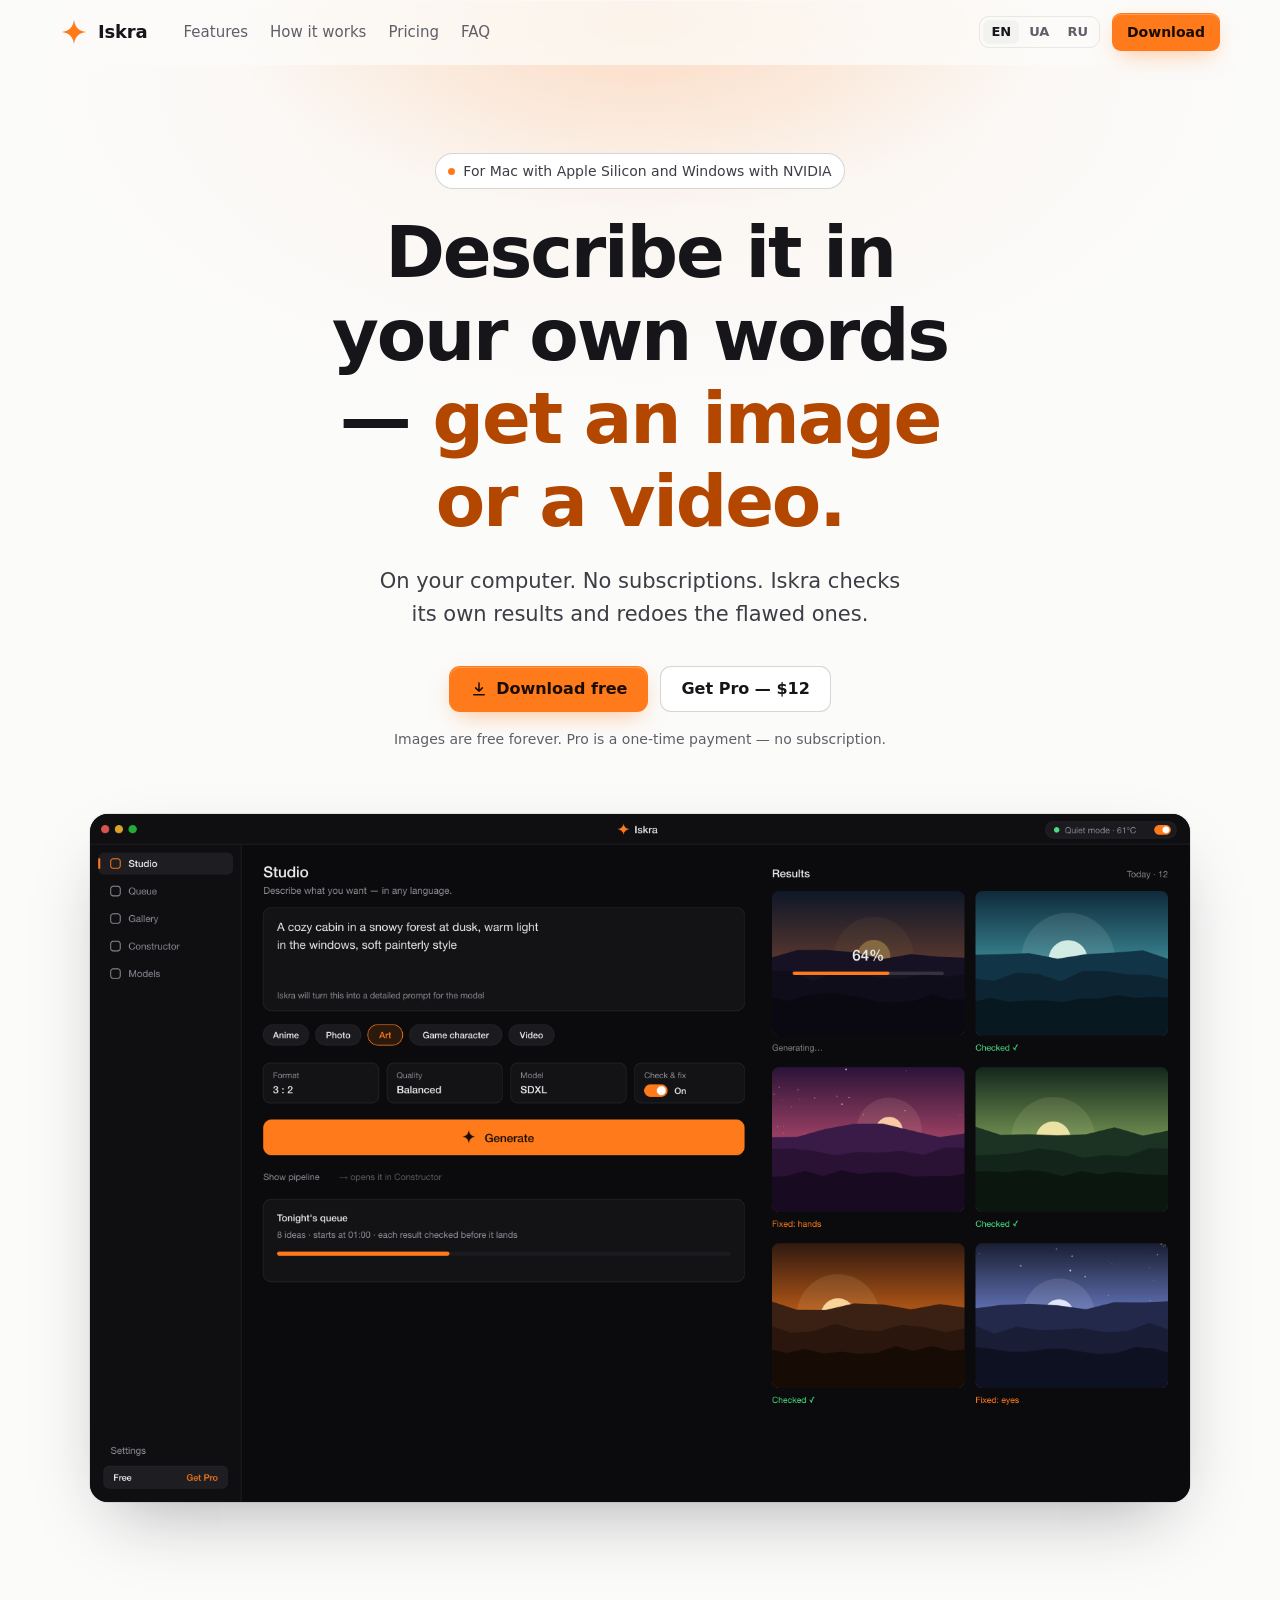
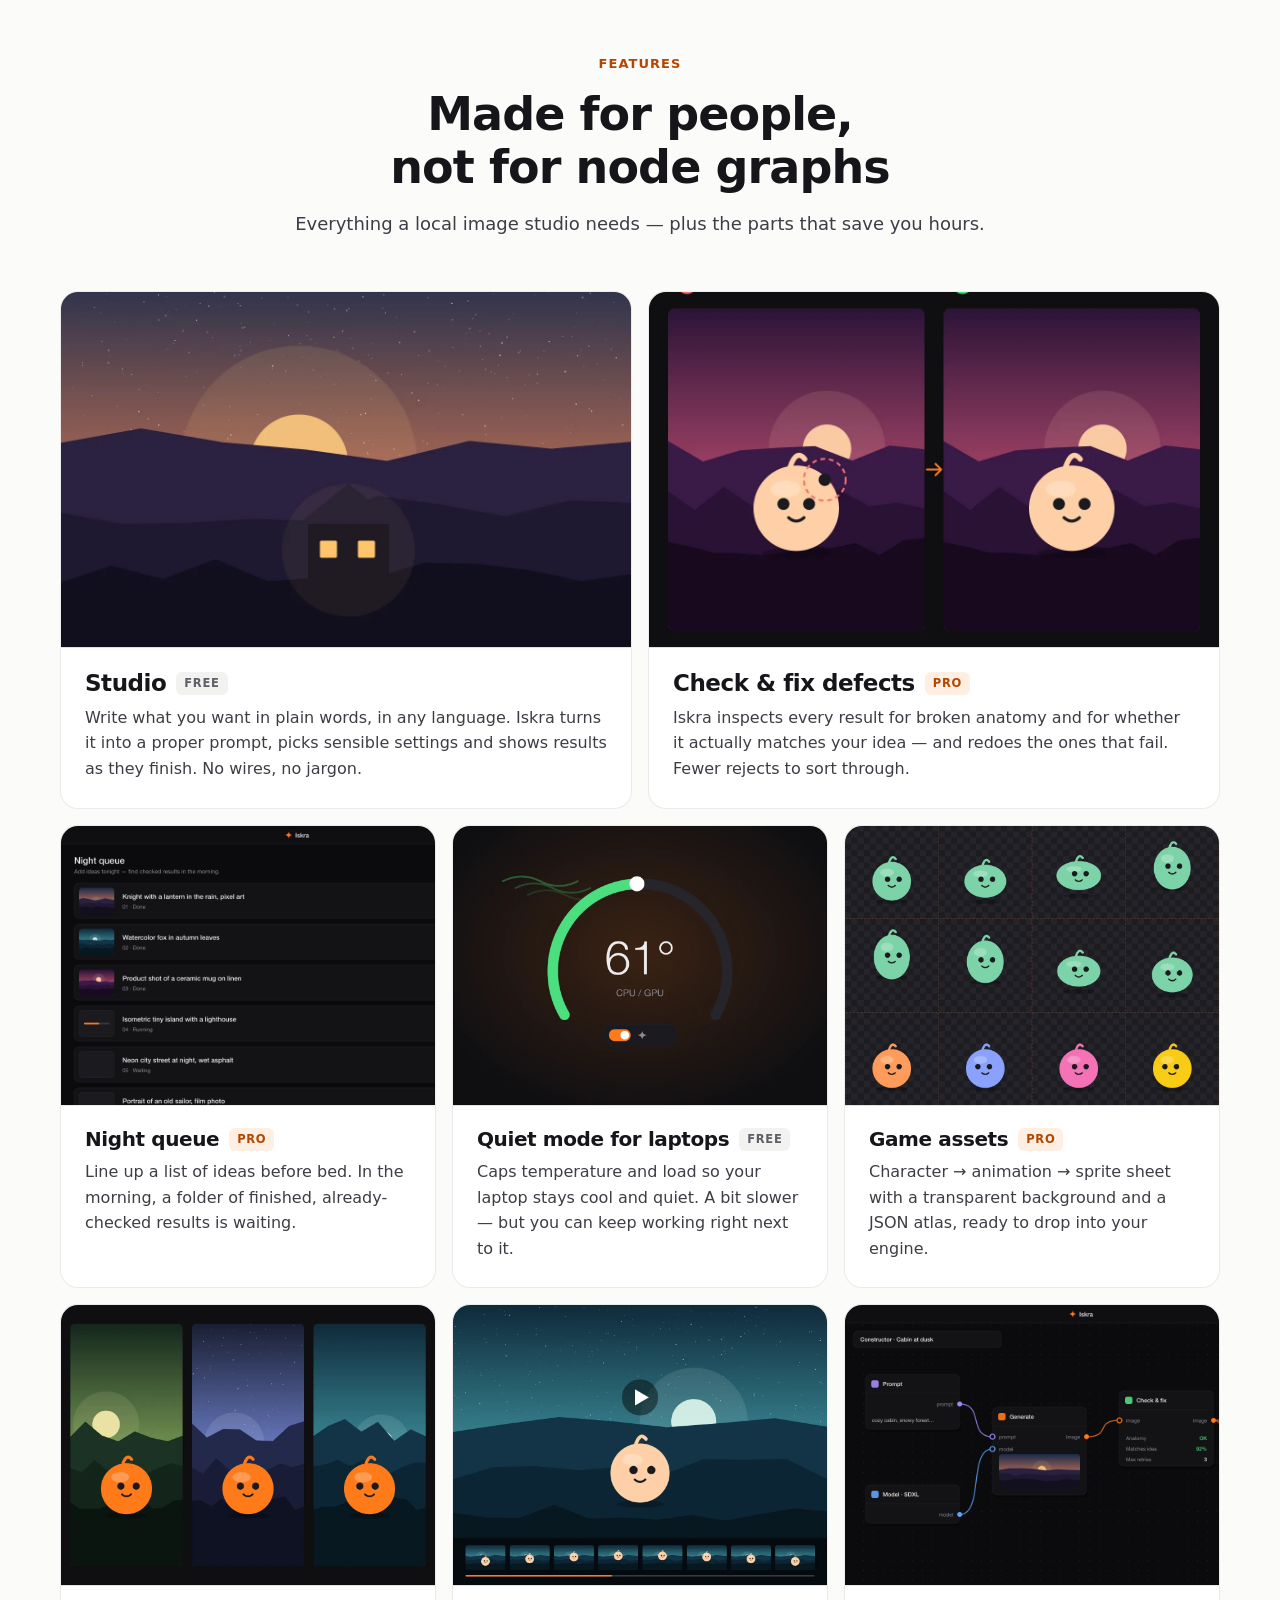
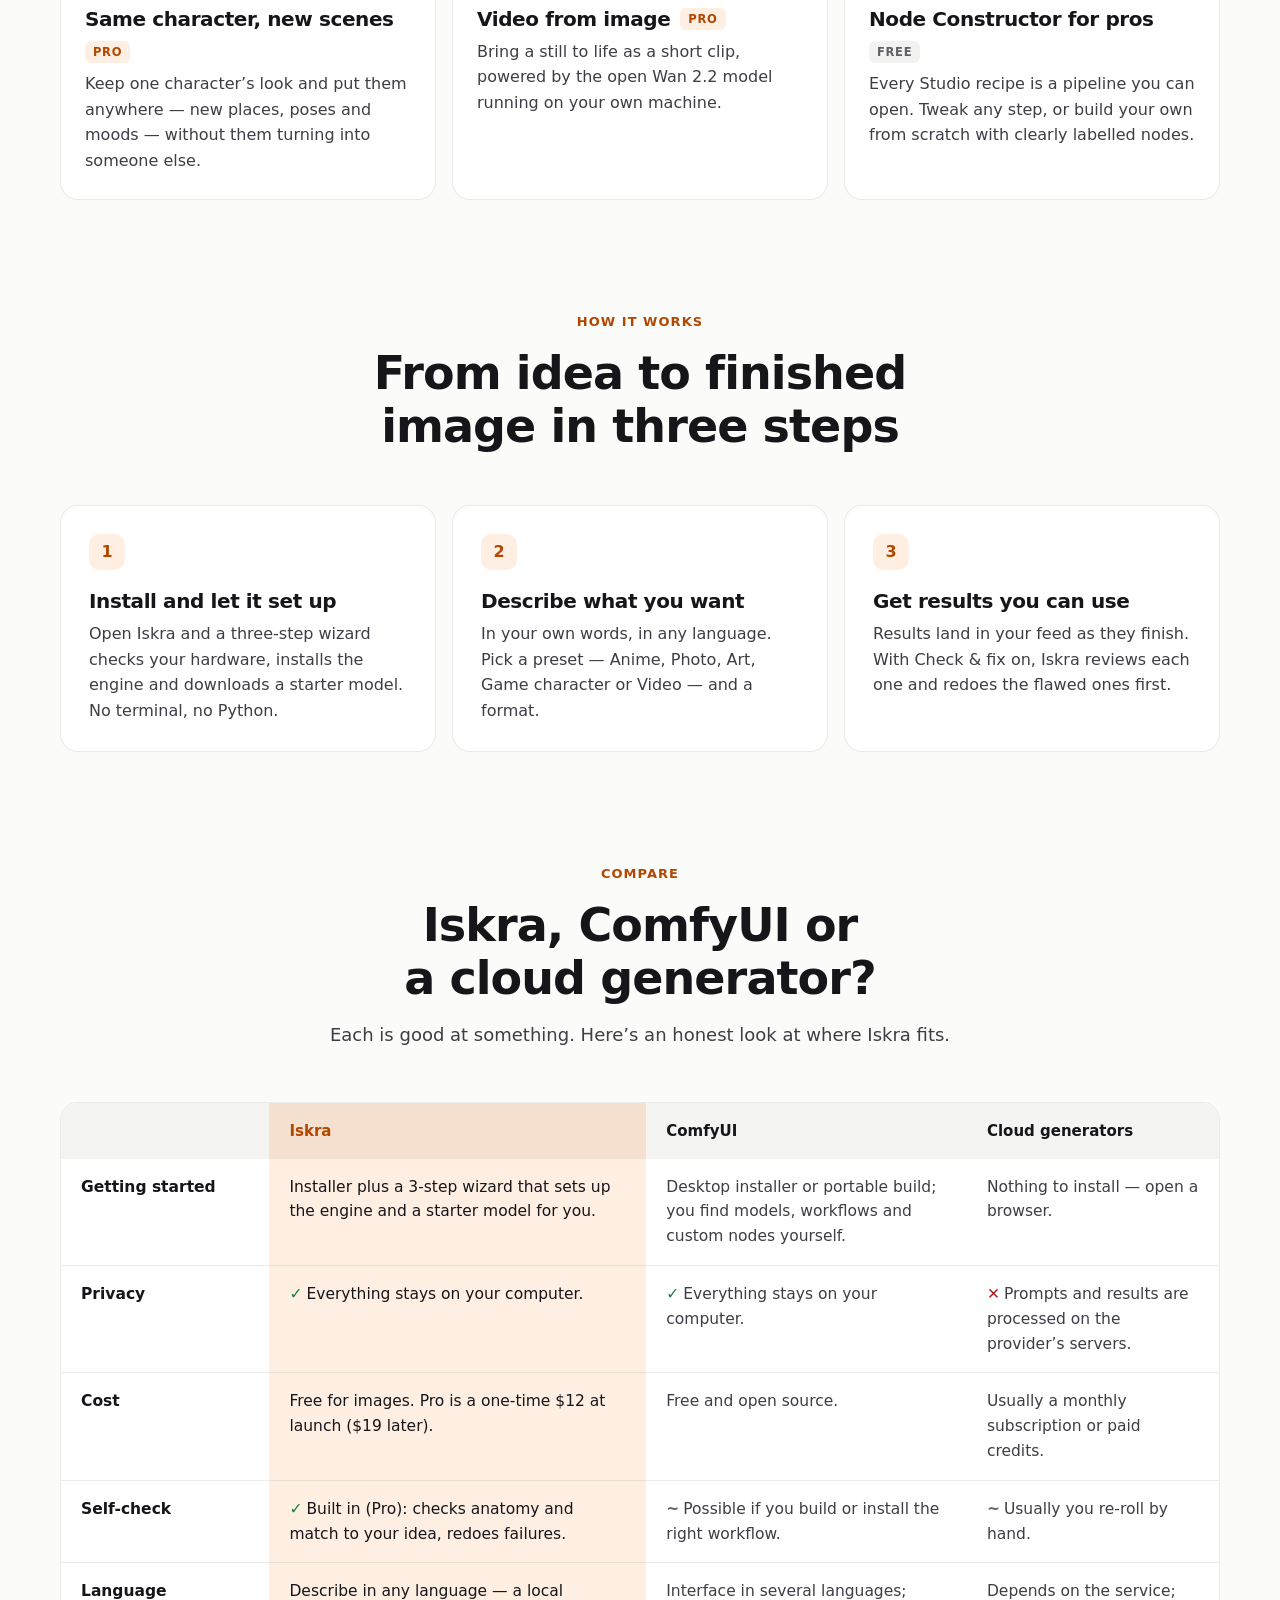
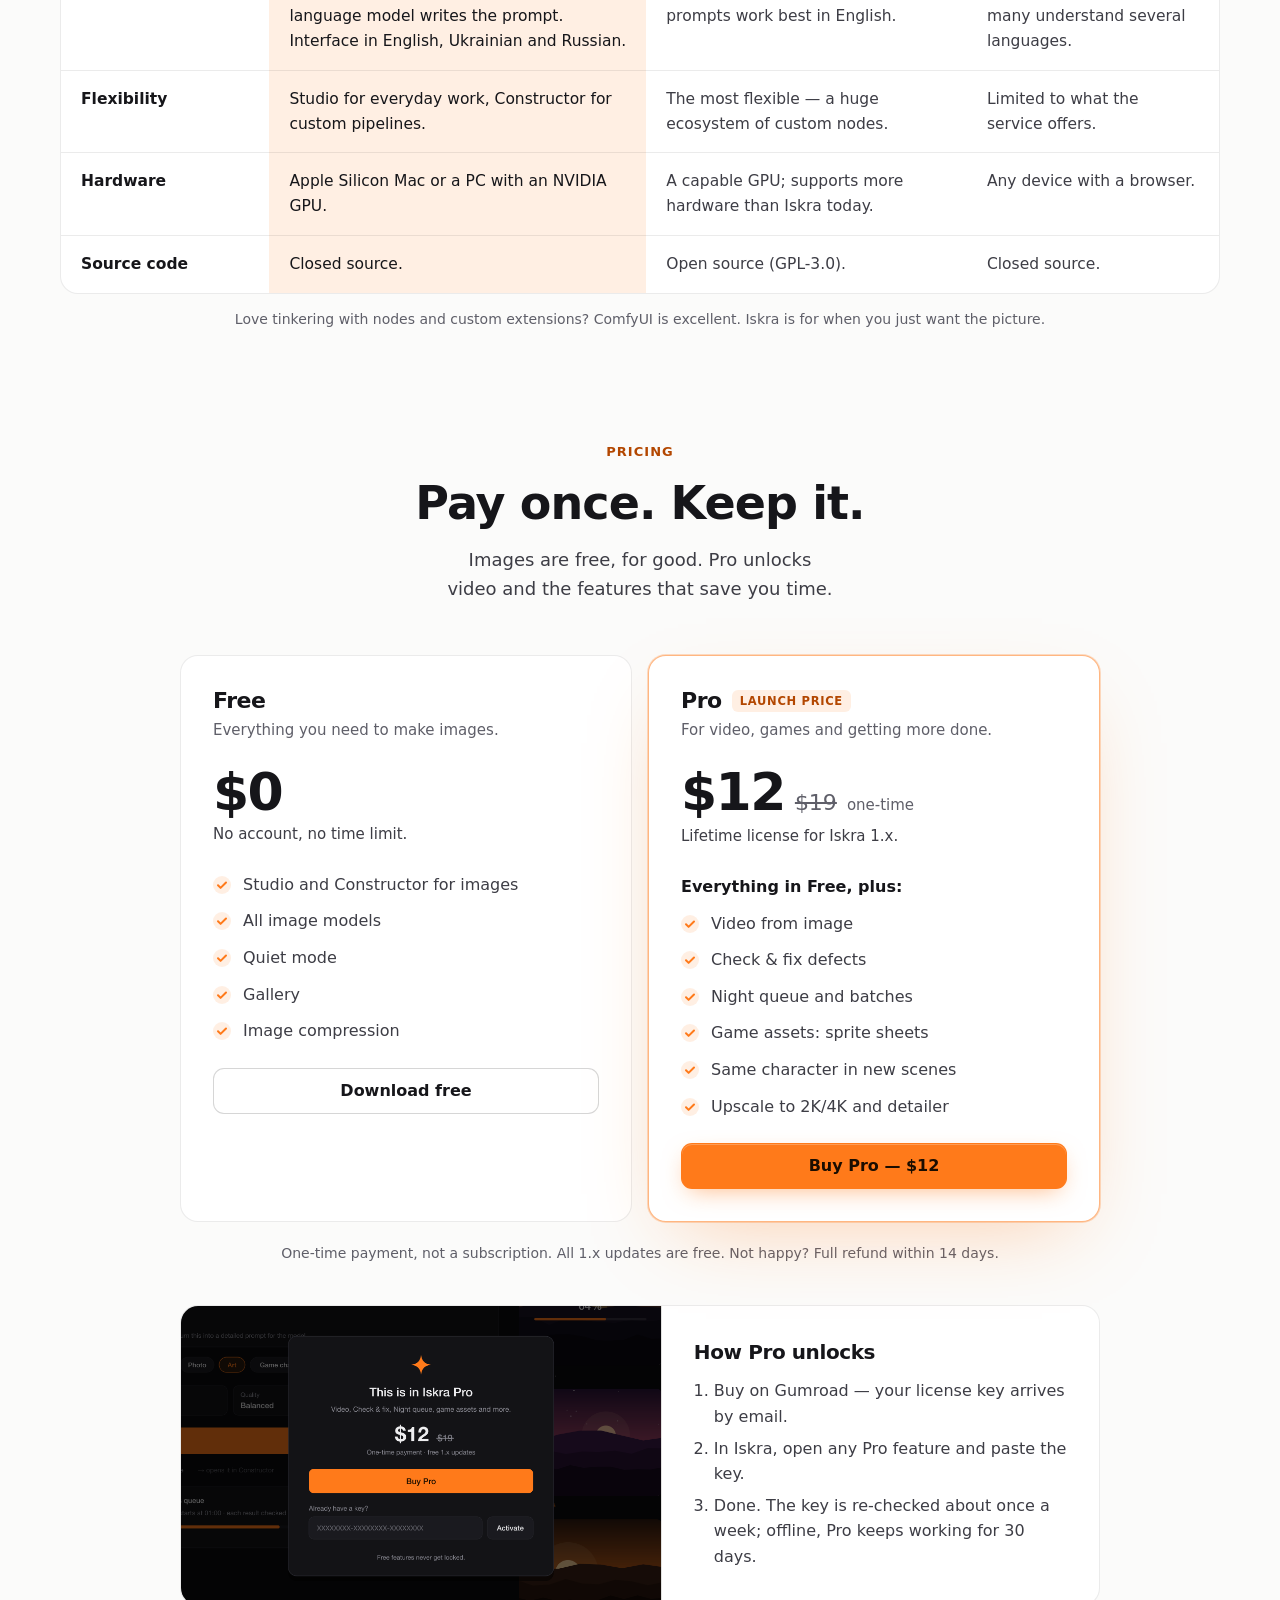
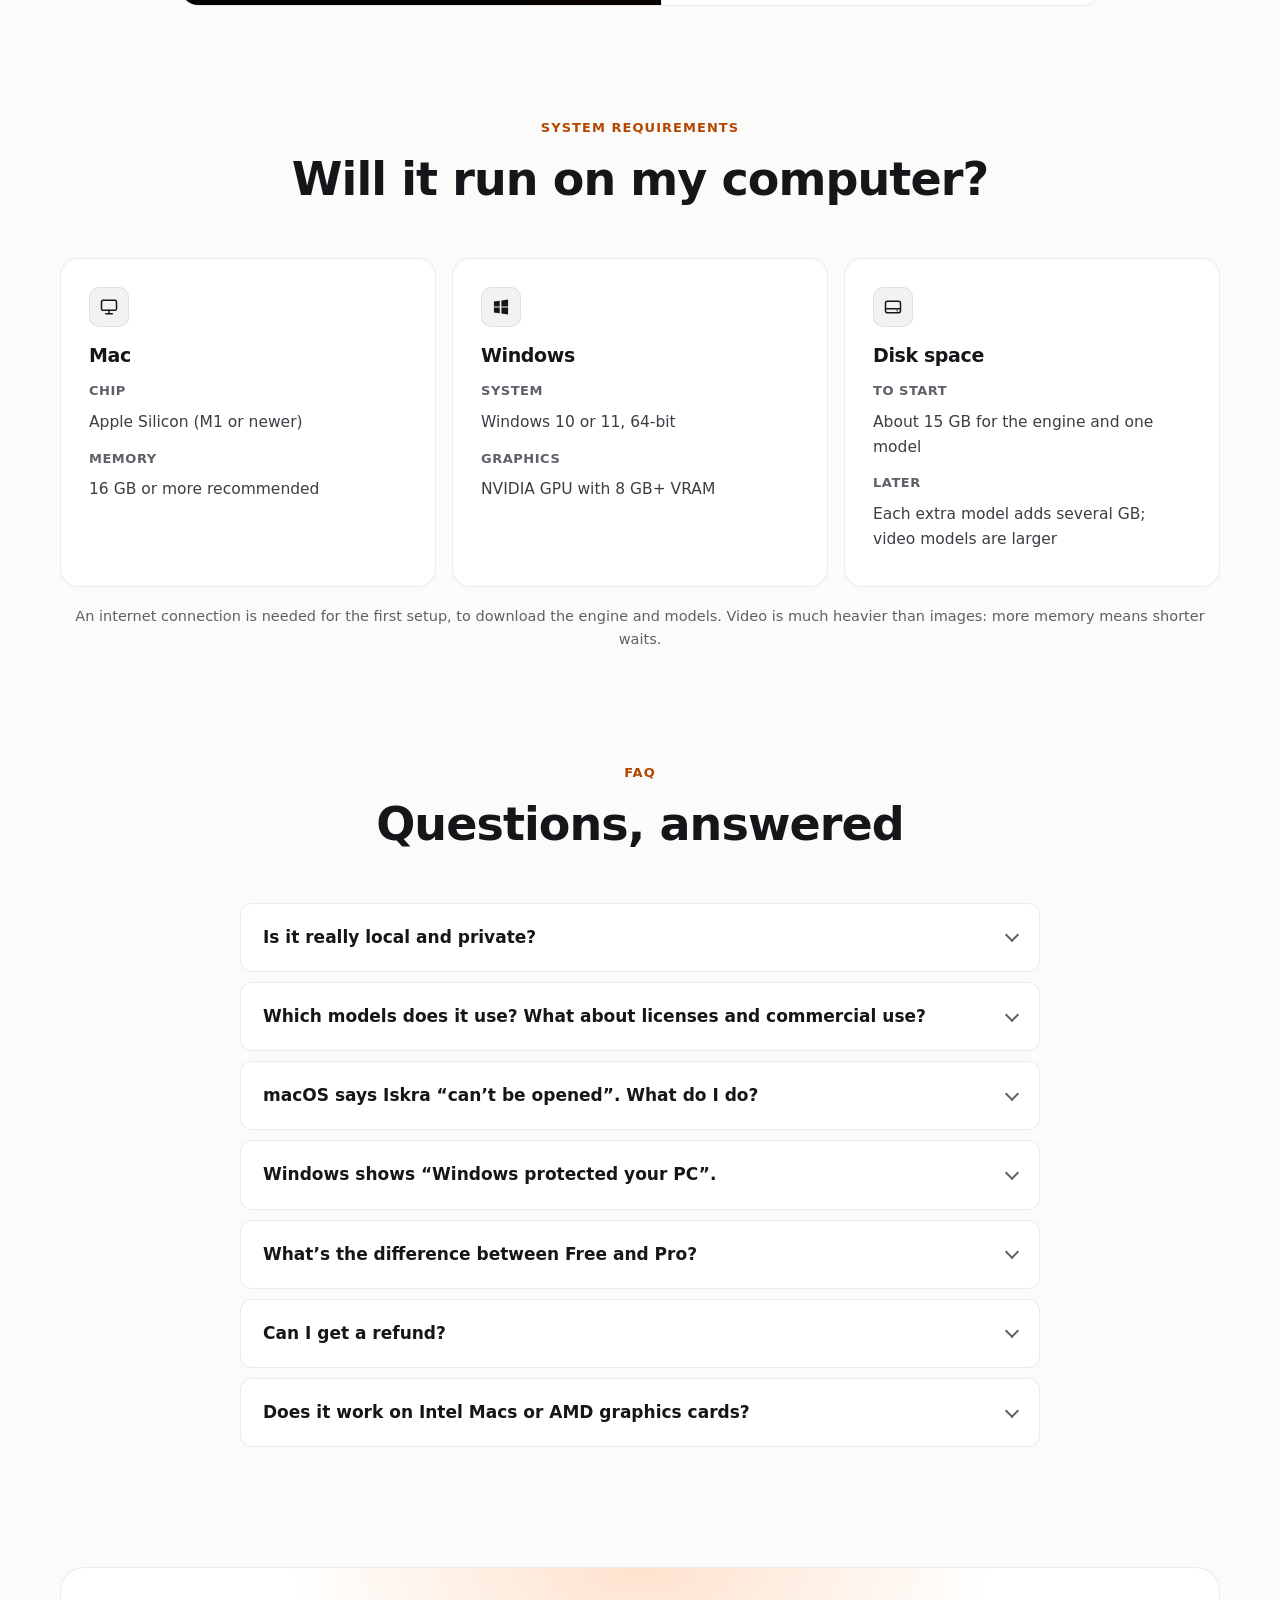
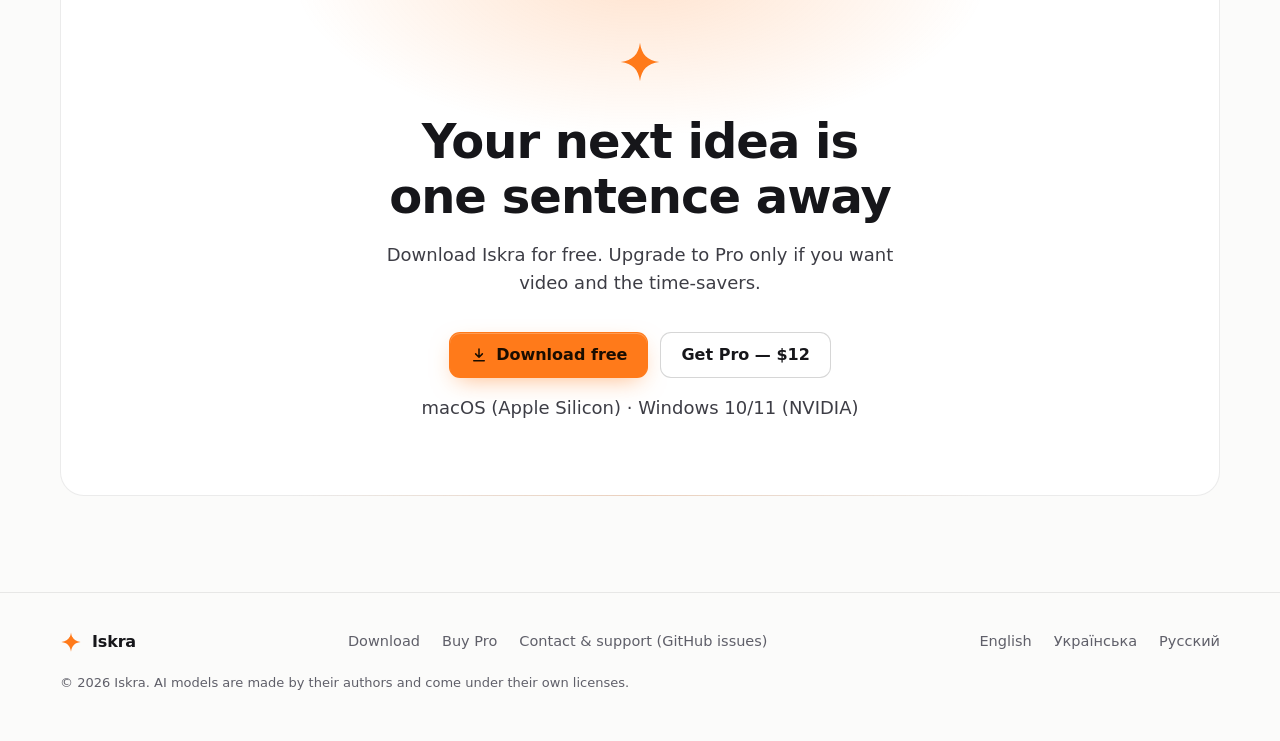
==== index.html @ 6d416b85 "Add Iskra marketing site (en/uk/ru) for GitHub Pages Static, framework-free landing page: hero, feat" ====
<!doctype html>
<html lang="en">
<head>
<meta charset="utf-8">
<meta name="viewport" content="width=device-width, initial-scale=1">
<title>Iskra — AI images and video on your own computer</title>
<meta name="description" content="Describe it in your own words and get an image or a video — generated locally on your Mac or Windows PC. No subscriptions, no cloud. Free for images; Pro is a one-time purchase.">
<link rel="canonical" href="https://krinsh.github.io/iskra/">
<link rel="alternate" hreflang="en" href="https://krinsh.github.io/iskra/">
<link rel="alternate" hreflang="uk" href="https://krinsh.github.io/iskra/uk/">
<link rel="alternate" hreflang="ru" href="https://krinsh.github.io/iskra/ru/">
<link rel="alternate" hreflang="x-default" href="https://krinsh.github.io/iskra/">
<meta name="theme-color" content="#0b0b0d" media="(prefers-color-scheme: dark)">
<meta name="theme-color" content="#fbfbfa" media="(prefers-color-scheme: light)">
<link rel="icon" href="assets/favicon.svg" type="image/svg+xml">
<link rel="apple-touch-icon" href="assets/img/apple-touch-icon.png">
<meta property="og:type" content="website">
<meta property="og:site_name" content="Iskra">
<meta property="og:locale" content="en_US">
<meta property="og:locale:alternate" content="uk_UA">
<meta property="og:locale:alternate" content="ru_RU">
<meta property="og:title" content="Iskra — AI images and video on your own computer">
<meta property="og:description" content="Describe it in your own words — get an image or a video. On your computer. No subscriptions.">
<meta property="og:url" content="https://krinsh.github.io/iskra/">
<meta property="og:image" content="https://krinsh.github.io/iskra/assets/img/og.png">
<meta property="og:image:width" content="1200">
<meta property="og:image:height" content="630">
<meta property="og:image:alt" content="Iskra: describe it in your own words — get an image or a video.">
<meta name="twitter:card" content="summary_large_image">
<meta name="twitter:title" content="Iskra — AI images and video on your own computer">
<meta name="twitter:description" content="Describe it in your own words — get an image or a video. On your computer. No subscriptions.">
<meta name="twitter:image" content="https://krinsh.github.io/iskra/assets/img/og.png">
<link rel="stylesheet" href="assets/style.css">
<script src="assets/site.js" defer></script>
<script type="application/ld+json">
{"@context":"https://schema.org","@type":"SoftwareApplication","name":"Iskra","applicationCategory":"MultimediaApplication","operatingSystem":"macOS (Apple Silicon), Windows 10/11","url":"https://krinsh.github.io/iskra/","description":"Generate images and video locally with AI. Describe it in your own words — get an image or a video.","offers":[{"@type":"Offer","name":"Iskra Free","price":"0","priceCurrency":"USD"},{"@type":"Offer","name":"Iskra Pro","price":"12","priceCurrency":"USD","url":"https://krinsh.gumroad.com/l/iskra"}]}
</script>
</head>
<body>
<svg width="0" height="0" style="position:absolute" aria-hidden="true" focusable="false">
  <symbol id="spark" viewBox="0 0 24 24"><path d="M12 1.5C12.9 8 16 11.1 22.5 12C16 12.9 12.9 16 12 22.5C11.1 16 8 12.9 1.5 12C8 11.1 11.1 8 12 1.5Z" fill="#ff7a1a"/></symbol>
  <symbol id="i-down" viewBox="0 0 24 24"><path d="M12 4v11m0 0l-4.5-4.5M12 15l4.5-4.5M5 19.5h14" fill="none" stroke="currentColor" stroke-width="2" stroke-linecap="round" stroke-linejoin="round"/></symbol>
  <symbol id="i-mac" viewBox="0 0 24 24"><rect x="3" y="4" width="18" height="12" rx="2" fill="none" stroke="currentColor" stroke-width="1.8"/><path d="M8 20h8M12 16v4" stroke="currentColor" stroke-width="1.8" stroke-linecap="round"/></symbol>
  <symbol id="i-win" viewBox="0 0 24 24"><path d="M3.5 5.5l7-1v7h-7zM12.5 4.2l8-1.2v8.5h-8zM3.5 12.5h7v7l-7-1zM12.5 12.5h8V21l-8-1.2z" fill="currentColor"/></symbol>
  <symbol id="i-disk" viewBox="0 0 24 24"><rect x="3" y="5" width="18" height="14" rx="2.5" fill="none" stroke="currentColor" stroke-width="1.8"/><path d="M3 14h18" stroke="currentColor" stroke-width="1.8"/><circle cx="17" cy="16.5" r="1" fill="currentColor"/></symbol>
</svg>

<a class="skip" href="#main">Skip to content</a>

<header class="site-header">
  <div class="wrap nav">
    <a class="brand" href="./" aria-label="Iskra — home"><svg aria-hidden="true"><use href="#spark"/></svg><span>Iskra</span></a>
    <nav class="nav-links" aria-label="Sections">
      <a href="#features">Features</a>
      <a href="#how">How it works</a>
      <a href="#pricing">Pricing</a>
      <a href="#faq">FAQ</a>
    </nav>
    <div class="nav-end">
      <nav class="lang" aria-label="Language">
        <a href="./" hreflang="en" lang="en" aria-label="English" aria-current="true">EN</a>
        <a href="uk/" hreflang="uk" lang="uk" aria-label="Українська">UA</a>
        <a href="ru/" hreflang="ru" lang="ru" aria-label="Русский">RU</a>
      </nav>
      <a class="btn btn-primary btn-sm" href="https://github.com/KRINSH/iskra/releases/latest">Download</a>
    </div>
  </div>
</header>

<main id="main">

<section class="hero">
  <div class="wrap">
    <p class="eyebrow"><span class="dot" aria-hidden="true"></span>For Mac with Apple Silicon and Windows with NVIDIA</p>
    <h1>Describe it in your own words — <span class="accent">get an image or a video.</span></h1>
    <p class="lead">On your computer. No subscriptions. Iskra checks its own results and redoes the flawed ones.</p>
    <div class="cta-row">
      <a class="btn btn-primary" href="https://github.com/KRINSH/iskra/releases/latest"><svg aria-hidden="true"><use href="#i-down"/></svg>Download free</a>
      <a class="btn btn-ghost" href="https://krinsh.gumroad.com/l/iskra">Get Pro — $12</a>
    </div>
    <p class="cta-note">Images are free forever. Pro is a one-time payment — no subscription.</p>
    <div class="hero-shot">
      <div class="frame">
        <img src="assets/img/shot-studio.png" width="1600" height="1000" fetchpriority="high"
             alt="Iskra Studio: a description field reading “A cozy cabin in a snowy forest at dusk”, style presets, a Generate button and a feed of finished, checked results.">
      </div>
    </div>
  </div>
</section>

<section class="section" id="features" aria-labelledby="features-title">
  <div class="wrap">
    <div class="section-head">
      <span class="kicker">Features</span>
      <h2 id="features-title">Made for people, not for node graphs</h2>
      <p>Everything a local image studio needs — plus the parts that save you hours.</p>
    </div>
    <div class="features">
      <article class="card feature big">
        <div class="media"><img src="assets/img/ex-1.webp" width="1200" height="900" loading="lazy" alt="Example result: a cabin with glowing windows under a starry dusk sky."></div>
        <div class="body">
          <h3>Studio <span class="tag tag-free">Free</span></h3>
          <p>Write what you want in plain words, in any language. Iskra turns it into a proper prompt, picks sensible settings and shows results as they finish. No wires, no jargon.</p>
        </div>
      </article>
      <article class="card feature big">
        <div class="media"><img src="assets/img/ex-2.webp" width="1200" height="900" loading="lazy" alt="Before and after: a character with an extra eye is marked as a defect, then shown fixed."></div>
        <div class="body">
          <h3>Check &amp; fix defects <span class="tag tag-pro">Pro</span></h3>
          <p>Iskra inspects every result for broken anatomy and for whether it actually matches your idea — and redoes the ones that fail. Fewer rejects to sort through.</p>
        </div>
      </article>
      <article class="card feature">
        <div class="media shot"><img src="assets/img/shot-queue.png" width="1600" height="1000" loading="lazy" alt="Night queue screen: a list of ideas, some done and checked, one running, others waiting."></div>
        <div class="body">
          <h3>Night queue <span class="tag tag-pro">Pro</span></h3>
          <p>Line up a list of ideas before bed. In the morning, a folder of finished, already-checked results is waiting.</p>
        </div>
      </article>
      <article class="card feature">
        <div class="media"><img src="assets/img/ex-6.webp" width="1200" height="900" loading="lazy" alt="Quiet mode: a temperature gauge holding steady at 61 degrees with the toggle switched on."></div>
        <div class="body">
          <h3>Quiet mode for laptops <span class="tag tag-free">Free</span></h3>
          <p>Caps temperature and load so your laptop stays cool and quiet. A bit slower — but you can keep working right next to it.</p>
        </div>
      </article>
      <article class="card feature">
        <div class="media"><img src="assets/img/ex-3.webp" width="1200" height="900" loading="lazy" alt="A sprite sheet on a transparent background: one character in eight animation frames plus color variants."></div>
        <div class="body">
          <h3>Game assets <span class="tag tag-pro">Pro</span></h3>
          <p>Character → animation → sprite sheet with a transparent background and a JSON atlas, ready to drop into your engine.</p>
        </div>
      </article>
      <article class="card feature">
        <div class="media"><img src="assets/img/ex-4.webp" width="1200" height="900" loading="lazy" alt="The same character shown in three different scenes: a forest, a starry night and a seaside."></div>
        <div class="body">
          <h3>Same character, new scenes <span class="tag tag-pro">Pro</span></h3>
          <p>Keep one character’s look and put them anywhere — new places, poses and moods — without them turning into someone else.</p>
        </div>
      </article>
      <article class="card feature">
        <div class="media"><img src="assets/img/ex-5.webp" width="1200" height="900" loading="lazy" alt="A still image turned into a short video, with a play button and a strip of frames below."></div>
        <div class="body">
          <h3>Video from image <span class="tag tag-pro">Pro</span></h3>
          <p>Bring a still to life as a short clip, powered by the open Wan 2.2 model running on your own machine.</p>
        </div>
      </article>
      <article class="card feature">
        <div class="media shot"><img src="assets/img/shot-constructor.png" width="1600" height="1000" loading="lazy" alt="Constructor: connected node cards — Prompt, Model, Generate, Check and fix, Upscale, Save to gallery."></div>
        <div class="body">
          <h3>Node Constructor for pros <span class="tag tag-free">Free</span></h3>
          <p>Every Studio recipe is a pipeline you can open. Tweak any step, or build your own from scratch with clearly labelled nodes.</p>
        </div>
      </article>
    </div>
  </div>
</section>

<section class="section" id="how" aria-labelledby="how-title">
  <div class="wrap">
    <div class="section-head">
      <span class="kicker">How it works</span>
      <h2 id="how-title">From idea to finished image in three steps</h2>
    </div>
    <ol class="steps" role="list">
      <li class="card step">
        <div class="num" aria-hidden="true">1</div>
        <h3>Install and let it set up</h3>
        <p>Open Iskra and a three-step wizard checks your hardware, installs the engine and downloads a starter model. No terminal, no Python.</p>
      </li>
      <li class="card step">
        <div class="num" aria-hidden="true">2</div>
        <h3>Describe what you want</h3>
        <p>In your own words, in any language. Pick a preset — Anime, Photo, Art, Game character or Video — and a format.</p>
      </li>
      <li class="card step">
        <div class="num" aria-hidden="true">3</div>
        <h3>Get results you can use</h3>
        <p>Results land in your feed as they finish. With Check &amp; fix on, Iskra reviews each one and redoes the flawed ones first.</p>
      </li>
    </ol>
  </div>
</section>

<section class="section" id="compare" aria-labelledby="compare-title">
  <div class="wrap">
    <div class="section-head">
      <span class="kicker">Compare</span>
      <h2 id="compare-title">Iskra, ComfyUI or a cloud generator?</h2>
      <p>Each is good at something. Here’s an honest look at where Iskra fits.</p>
    </div>
    <div class="table-wrap" role="region" aria-labelledby="compare-title" tabindex="0">
      <table class="compare">
        <thead>
          <tr>
            <th scope="col"><span class="visually-hidden">Aspect</span></th>
            <th scope="col" class="us">Iskra</th>
            <th scope="col">ComfyUI</th>
            <th scope="col">Cloud generators</th>
          </tr>
        </thead>
        <tbody>
          <tr>
            <th scope="row">Getting started</th>
            <td class="us" data-label="Iskra">Installer plus a 3-step wizard that sets up the engine and a starter model for you.</td>
            <td data-label="ComfyUI">Desktop installer or portable build; you find models, workflows and custom nodes yourself.</td>
            <td data-label="Cloud generators">Nothing to install — open a browser.</td>
          </tr>
          <tr>
            <th scope="row">Privacy</th>
            <td class="us" data-label="Iskra"><span class="mark yes" aria-hidden="true">✓</span>Everything stays on your computer.</td>
            <td data-label="ComfyUI"><span class="mark yes" aria-hidden="true">✓</span>Everything stays on your computer.</td>
            <td data-label="Cloud generators"><span class="mark no" aria-hidden="true">✕</span>Prompts and results are processed on the provider’s servers.</td>
          </tr>
          <tr>
            <th scope="row">Cost</th>
            <td class="us" data-label="Iskra">Free for images. Pro is a one-time $12 at launch ($19 later).</td>
            <td data-label="ComfyUI">Free and open source.</td>
            <td data-label="Cloud generators">Usually a monthly subscription or paid credits.</td>
          </tr>
          <tr>
            <th scope="row">Self-check</th>
            <td class="us" data-label="Iskra"><span class="mark yes" aria-hidden="true">✓</span>Built in (Pro): checks anatomy and match to your idea, redoes failures.</td>
            <td data-label="ComfyUI"><span class="mark meh" aria-hidden="true">~</span>Possible if you build or install the right workflow.</td>
            <td data-label="Cloud generators"><span class="mark meh" aria-hidden="true">~</span>Usually you re-roll by hand.</td>
          </tr>
          <tr>
            <th scope="row">Language</th>
            <td class="us" data-label="Iskra">Describe in any language — a local language model writes the prompt. Interface in English, Ukrainian and Russian.</td>
            <td data-label="ComfyUI">Interface in several languages; prompts work best in English.</td>
            <td data-label="Cloud generators">Depends on the service; many understand several languages.</td>
          </tr>
          <tr>
            <th scope="row">Flexibility</th>
            <td class="us" data-label="Iskra">Studio for everyday work, Constructor for custom pipelines.</td>
            <td data-label="ComfyUI">The most flexible — a huge ecosystem of custom nodes.</td>
            <td data-label="Cloud generators">Limited to what the service offers.</td>
          </tr>
          <tr>
            <th scope="row">Hardware</th>
            <td class="us" data-label="Iskra">Apple Silicon Mac or a PC with an NVIDIA GPU.</td>
            <td data-label="ComfyUI">A capable GPU; supports more hardware than Iskra today.</td>
            <td data-label="Cloud generators">Any device with a browser.</td>
          </tr>
          <tr>
            <th scope="row">Source code</th>
            <td class="us" data-label="Iskra">Closed source.</td>
            <td data-label="ComfyUI">Open source (GPL-3.0).</td>
            <td data-label="Cloud generators">Closed source.</td>
          </tr>
        </tbody>
      </table>
    </div>
    <p class="table-note">Love tinkering with nodes and custom extensions? ComfyUI is excellent. Iskra is for when you just want the picture.</p>
  </div>
</section>

<section class="section" id="pricing" aria-labelledby="pricing-title">
  <div class="wrap">
    <div class="section-head">
      <span class="kicker">Pricing</span>
      <h2 id="pricing-title">Pay once. Keep it.</h2>
      <p>Images are free, for good. Pro unlocks video and the features that save you time.</p>
    </div>
    <div class="pricing">
      <div class="card price-card">
        <h3>Free</h3>
        <p class="sub">Everything you need to make images.</p>
        <div class="price"><span class="amount">$0</span></div>
        <p class="price-local">No account, no time limit.</p>
        <ul class="checks">
          <li>Studio and Constructor for images</li>
          <li>All image models</li>
          <li>Quiet mode</li>
          <li>Gallery</li>
          <li>Image compression</li>
        </ul>
        <a class="btn btn-ghost" href="https://github.com/KRINSH/iskra/releases/latest">Download free</a>
      </div>
      <div class="card price-card pro">
        <h3>Pro <span class="tag tag-pro">Launch price</span></h3>
        <p class="sub">For video, games and getting more done.</p>
        <div class="price"><span class="amount">$12</span><s aria-label="regular price 19 dollars">$19</s><span class="per">one-time</span></div>
        <p class="price-local">Lifetime license for Iskra 1.x.</p>
        <ul class="checks">
          <li class="lead-item">Everything in Free, plus:</li>
          <li>Video from image</li>
          <li>Check &amp; fix defects</li>
          <li>Night queue and batches</li>
          <li>Game assets: sprite sheets</li>
          <li>Same character in new scenes</li>
          <li>Upscale to 2K/4K and detailer</li>
        </ul>
        <a class="btn btn-primary" href="https://krinsh.gumroad.com/l/iskra">Buy Pro — $12</a>
      </div>
    </div>
    <p class="fine">One-time payment, not a subscription. All 1.x updates are free. Not happy? Full refund within 14 days.</p>

    <div class="card activate">
      <div class="media"><img src="assets/img/shot-pro.png" width="1600" height="1000" loading="lazy" alt="The “This is in Iskra Pro” window with the price, a Buy Pro button and a field for the license key."></div>
      <div class="body">
        <h3>How Pro unlocks</h3>
        <ol>
          <li>Buy on Gumroad — your license key arrives by email.</li>
          <li>In Iskra, open any Pro feature and paste the key.</li>
          <li>Done. The key is re-checked about once a week; offline, Pro keeps working for 30 days.</li>
        </ol>
      </div>
    </div>
  </div>
</section>

<section class="section" id="requirements" aria-labelledby="req-title">
  <div class="wrap">
    <div class="section-head">
      <span class="kicker">System requirements</span>
      <h2 id="req-title">Will it run on my computer?</h2>
    </div>
    <div class="reqs">
      <div class="card req">
        <div class="icon" aria-hidden="true"><svg><use href="#i-mac"/></svg></div>
        <h3>Mac</h3>
        <dl>
          <dt>Chip</dt><dd>Apple Silicon (M1 or newer)</dd>
          <dt>Memory</dt><dd>16 GB or more recommended</dd>
        </dl>
      </div>
      <div class="card req">
        <div class="icon" aria-hidden="true"><svg><use href="#i-win"/></svg></div>
        <h3>Windows</h3>
        <dl>
          <dt>System</dt><dd>Windows 10 or 11, 64-bit</dd>
          <dt>Graphics</dt><dd>NVIDIA GPU with 8 GB+ VRAM</dd>
        </dl>
      </div>
      <div class="card req">
        <div class="icon" aria-hidden="true"><svg><use href="#i-disk"/></svg></div>
        <h3>Disk space</h3>
        <dl>
          <dt>To start</dt><dd>About 15 GB for the engine and one model</dd>
          <dt>Later</dt><dd>Each extra model adds several GB; video models are larger</dd>
        </dl>
      </div>
    </div>
    <p class="req-note">An internet connection is needed for the first setup, to download the engine and models. Video is much heavier than images: more memory means shorter waits.</p>
  </div>
</section>

<section class="section" id="faq" aria-labelledby="faq-title">
  <div class="wrap">
    <div class="section-head">
      <span class="kicker">FAQ</span>
      <h2 id="faq-title">Questions, answered</h2>
    </div>
    <div class="faq">
      <details>
        <summary>Is it really local and private?</summary>
        <div class="answer">
          <p>Yes. Images and videos are generated entirely on your computer — your descriptions and results are never uploaded anywhere.</p>
          <p>Iskra goes online only to download the engine and the models you choose and, with Pro, to re-check your license key about once a week. Pro keeps working offline for up to 30 days between checks.</p>
        </div>
      </details>
      <details>
        <summary>Which models does it use? What about licenses and commercial use?</summary>
        <div class="answer">
          <p>Iskra doesn’t bundle models: during setup it downloads a starter model from Hugging Face, and you can add more in the <strong>Models</strong> window. Every model there shows its license and whether you may use results commercially.</p>
          <p>The default starter model is SDXL, under the CreativeML Open RAIL++-M license, which allows commercial use within its use restrictions. Video uses Wan 2.2 (Apache 2.0). Some popular models, such as FLUX.1 [dev], are non-commercial — Iskra marks them clearly. When in doubt, read the license of the model you use.</p>
        </div>
      </details>
      <details>
        <summary>macOS says Iskra “can’t be opened”. What do I do?</summary>
        <div class="answer">
          <p>Iskra isn’t signed with a paid Apple Developer certificate yet, so macOS shows a warning the first time. You only need to allow it once:</p>
          <ol>
            <li>Drag Iskra into your <strong>Applications</strong> folder.</li>
            <li><strong>Right-click</strong> (or Control-click) Iskra and choose <strong>Open</strong>, then click <strong>Open</strong> in the dialog.</li>
            <li>If there’s no Open button (macOS 15 Sequoia and later): try opening Iskra once, then go to <strong>System Settings → Privacy &amp; Security</strong>, scroll down and click <strong>Open Anyway</strong> next to the message about Iskra. Confirm with your password.</li>
          </ol>
          <p>If macOS says the app is “damaged”, run this in Terminal and open it again: <code class="cmd">xattr -dr com.apple.quarantine /Applications/Iskra.app</code></p>
        </div>
      </details>
      <details>
        <summary>Windows shows “Windows protected your PC”.</summary>
        <div class="answer">
          <p>That’s Microsoft SmartScreen: the installer isn’t code-signed yet. Click <strong>More info</strong>, then <strong>Run anyway</strong>. You’ll only see it once per installer.</p>
        </div>
      </details>
      <details>
        <summary>What’s the difference between Free and Pro?</summary>
        <div class="answer">
          <p><strong>Free</strong> gives you Studio and Constructor for images, all image models, Quiet mode, the gallery and image compression — with no time limit.</p>
          <p><strong>Pro</strong> adds video from image, Check &amp; fix defects, the Night queue and batches, game assets (sprite sheets), the same character in new scenes, and upscaling to 2K/4K with a detailer. It’s a one-time payment: $12 at launch, $19 later. Free features are never locked.</p>
        </div>
      </details>
      <details>
        <summary>Can I get a refund?</summary>
        <div class="answer">
          <p>Yes. If Pro isn’t right for you, reply to your Gumroad receipt within 14 days of purchase and you’ll get a full refund.</p>
        </div>
      </details>
      <details>
        <summary>Does it work on Intel Macs or AMD graphics cards?</summary>
        <div class="answer">
          <p>Not yet, honestly. Today Iskra supports Macs with Apple Silicon (M1 or newer) and Windows PCs with NVIDIA graphics. Intel Macs, AMD and Intel GPUs, and Linux aren’t supported. Please try the free version on your hardware before buying Pro.</p>
        </div>
      </details>
    </div>
  </div>
</section>

<section class="wrap" aria-labelledby="final-title">
  <div class="final">
    <svg class="spark" aria-hidden="true"><use href="#spark"/></svg>
    <h2 id="final-title">Your next idea is one sentence away</h2>
    <p>Download Iskra for free. Upgrade to Pro only if you want video and the time-savers.</p>
    <div class="cta-row">
      <a class="btn btn-primary" href="https://github.com/KRINSH/iskra/releases/latest"><svg aria-hidden="true"><use href="#i-down"/></svg>Download free</a>
      <a class="btn btn-ghost" href="https://krinsh.gumroad.com/l/iskra">Get Pro — $12</a>
    </div>
    <p class="cta-note">macOS (Apple Silicon) · Windows 10/11 (NVIDIA)</p>
  </div>
</section>

</main>

<footer class="site-footer">
  <div class="wrap">
    <div class="foot">
      <a class="brand" href="./"><svg aria-hidden="true"><use href="#spark"/></svg>Iskra</a>
      <nav aria-label="Footer">
        <a href="https://github.com/KRINSH/iskra/releases/latest">Download</a>
        <a href="https://krinsh.gumroad.com/l/iskra">Buy Pro</a>
        <a href="https://github.com/KRINSH/iskra/issues">Contact &amp; support (GitHub issues)</a>
      </nav>
      <nav aria-label="Languages">
        <a href="./" hreflang="en" lang="en" aria-current="true">English</a>
        <a href="uk/" hreflang="uk" lang="uk">Українська</a>
        <a href="ru/" hreflang="ru" lang="ru">Русский</a>
      </nav>
    </div>
    <p class="foot-small">© 2026 Iskra. AI models are made by their authors and come under their own licenses.</p>
  </div>
</footer>
</body>
</html>
---- assets/style.css ----
/* Iskra — marketing site. Dark-first, light via prefers-color-scheme. No external assets. */

:root {
  color-scheme: dark light;
  --bg: #0b0b0d;
  --bg-2: #101013;
  --surface: #141417;
  --surface-2: #1b1b20;
  --border: rgba(255, 255, 255, 0.08);
  --border-strong: rgba(255, 255, 255, 0.14);
  --text: #ededef;
  --text-2: #b4b4bc;
  --muted: #9a9aa4;
  --accent: #ff7a1a;
  --accent-ink: #ff8f3d;      /* accent used as text on dark */
  --accent-soft: rgba(255, 122, 26, 0.12);
  --on-accent: #1a0d00;
  --ok: #4ade80;
  --no: #f87171;
  --shadow: 0 30px 80px -20px rgba(0, 0, 0, 0.7), 0 0 0 1px var(--border);
  --radius: 12px;
  --radius-lg: 18px;
  --maxw: 1160px;
  --font: Inter, -apple-system, "Segoe UI Variable", "Segoe UI", system-ui, sans-serif;
}

@media (prefers-color-scheme: light) {
  :root {
    --bg: #fbfbfa;
    --bg-2: #f4f4f2;
    --surface: #ffffff;
    --surface-2: #f2f2f0;
    --border: rgba(0, 0, 0, 0.08);
    --border-strong: rgba(0, 0, 0, 0.16);
    --text: #16161a;
    --text-2: #3d3d45;
    --muted: #5f5f69;
    --accent-ink: #b34700;
    --accent-soft: rgba(255, 122, 26, 0.12);
    --ok: #15803d;
    --no: #b91c1c;
    --shadow: 0 30px 70px -25px rgba(20, 20, 30, 0.35), 0 0 0 1px var(--border);
  }
}

*, *::before, *::after { box-sizing: border-box; }

html {
  -webkit-text-size-adjust: 100%;
  text-size-adjust: 100%;
  scroll-behavior: smooth;
  scroll-padding-top: 80px;
}
@media (prefers-reduced-motion: reduce) { html { scroll-behavior: auto; } }

body {
  margin: 0;
  background: var(--bg);
  color: var(--text);
  font-family: var(--font);
  font-size: 17px;
  line-height: 1.6;
  -webkit-font-smoothing: antialiased;
  -moz-osx-font-smoothing: grayscale;
  overflow-x: hidden;
}

img { max-width: 100%; height: auto; display: block; }
a { color: inherit; }
h1, h2, h3 { line-height: 1.15; letter-spacing: -0.02em; margin: 0; font-weight: 650; }
p { margin: 0; }

:focus-visible {
  outline: 2px solid var(--accent);
  outline-offset: 3px;
  border-radius: 6px;
}

.skip {
  position: absolute; left: 12px; top: -60px; z-index: 100;
  background: var(--accent); color: var(--on-accent);
  padding: 10px 14px; border-radius: 8px; font-weight: 600; text-decoration: none;
}
.skip:focus { top: 12px; }

.wrap { width: min(100% - 40px, var(--maxw)); margin-inline: auto; }

.visually-hidden {
  position: absolute !important; width: 1px; height: 1px; padding: 0; margin: -1px;
  overflow: hidden; clip: rect(0 0 0 0); white-space: nowrap; border: 0;
}

/* ---------------------------------------------------------------- header */
.site-header {
  position: sticky; top: 0; z-index: 50;
  background: color-mix(in srgb, var(--bg) 78%, transparent);
  -webkit-backdrop-filter: saturate(160%) blur(14px);
  backdrop-filter: saturate(160%) blur(14px);
  border-bottom: 1px solid transparent;
  transition: border-color 0.2s;
}
.site-header.scrolled { border-bottom-color: var(--border); }
.nav { display: flex; align-items: center; gap: 24px; height: 64px; }
.brand {
  display: inline-flex; align-items: center; gap: 10px;
  font-weight: 700; font-size: 18px; letter-spacing: -0.01em; text-decoration: none;
}
.brand svg { width: 28px; height: 28px; flex: none; }
.nav-links { display: flex; gap: 22px; margin-left: 12px; }
.nav-links a {
  color: var(--muted); text-decoration: none; font-size: 15px; transition: color 0.15s;
}
.nav-links a:hover { color: var(--text); }
.nav-end { margin-left: auto; display: flex; align-items: center; gap: 12px; }

.lang { display: flex; gap: 2px; padding: 3px; border: 1px solid var(--border); border-radius: 10px; }
.lang a {
  font-size: 13px; font-weight: 600; text-decoration: none; color: var(--muted);
  padding: 4px 8px; border-radius: 7px; line-height: 1.3;
}
.lang a:hover { color: var(--text); }
.lang a[aria-current="true"] { background: var(--surface-2); color: var(--text); }

/* --------------------------------------------------------------- buttons */
.btn {
  display: inline-flex; align-items: center; justify-content: center; gap: 8px;
  min-height: 46px; padding: 0 20px; border-radius: 11px;
  font: inherit; font-size: 16px; font-weight: 600; text-decoration: none; white-space: nowrap;
  border: 1px solid transparent; cursor: pointer;
  transition: transform 0.15s, background-color 0.15s, border-color 0.15s, box-shadow 0.15s;
}
.btn:active { transform: translateY(1px); }
.btn-primary {
  background: var(--accent); color: var(--on-accent);
  box-shadow: 0 8px 24px -8px rgba(255, 122, 26, 0.55), inset 0 1px 0 rgba(255, 255, 255, 0.25);
}
.btn-primary:hover { background: #ff8a33; }
.btn-ghost { background: var(--surface); color: var(--text); border-color: var(--border-strong); }
.btn-ghost:hover { background: var(--surface-2); }
.btn-sm { min-height: 38px; padding: 0 14px; font-size: 14px; border-radius: 9px; }
.btn svg { width: 18px; height: 18px; flex: none; }

/* ------------------------------------------------------------------ hero */
.hero { position: relative; padding: 88px 0 40px; text-align: center; isolation: isolate; }
.hero::before {
  content: ""; position: absolute; inset: -64px 0 auto; height: 720px; z-index: -1;
  background:
    radial-gradient(600px 300px at 50% 0%, rgba(255, 122, 26, 0.22), transparent 70%),
    radial-gradient(900px 500px at 50% 10%, rgba(255, 122, 26, 0.06), transparent 70%);
  pointer-events: none;
}
.eyebrow {
  display: inline-flex; align-items: center; gap: 8px;
  padding: 6px 12px; border-radius: 999px; border: 1px solid var(--border-strong);
  background: var(--surface); color: var(--text-2); font-size: 14px; font-weight: 500;
}
.eyebrow .dot { width: 7px; height: 7px; border-radius: 50%; background: var(--accent); }
.hero h1 {
  margin: 22px auto 0; max-width: 15ch;
  font-size: clamp(38px, 6.4vw, 72px); font-weight: 700; letter-spacing: -0.03em;
  text-wrap: balance;
}
.hero h1 .accent { color: var(--accent-ink); }
.hero .lead {
  margin: 22px auto 0; max-width: 40ch; color: var(--text-2);
  font-size: clamp(18px, 2vw, 21px); text-wrap: balance;
}
.cta-row { display: flex; flex-wrap: wrap; gap: 12px; justify-content: center; margin-top: 34px; }
.cta-note { margin-top: 16px; color: var(--muted); font-size: 14px; }

.hero-shot {
  margin: 64px auto 0; max-width: 1100px; position: relative;
}
.hero-shot::before {
  content: ""; position: absolute; inset: 8% 10% auto; height: 70%; z-index: -1;
  background: radial-gradient(closest-side, rgba(255, 122, 26, 0.28), transparent);
  filter: blur(40px);
}
.frame {
  border-radius: var(--radius-lg); overflow: hidden; background: #0b0b0d;
  box-shadow: var(--shadow);
}
.frame img { width: 100%; }

/* -------------------------------------------------------------- sections */
.section { padding: 112px 0 0; }
.section-head { max-width: 720px; margin: 0 auto 52px; text-align: center; }
.kicker {
  display: block; font-size: 13px; font-weight: 600; letter-spacing: 0.08em; text-transform: uppercase;
  color: var(--accent-ink); margin-bottom: 14px;
}
.section-head h2 { font-size: clamp(30px, 4.2vw, 46px); text-wrap: balance; }
.section-head p { margin-top: 16px; color: var(--text-2); font-size: 18px; text-wrap: balance; }

/* --------------------------------------------------------------- features */
.features { display: grid; grid-template-columns: repeat(6, 1fr); gap: 16px; }
.card {
  background: var(--surface); border: 1px solid var(--border); border-radius: var(--radius-lg);
  overflow: hidden; display: flex; flex-direction: column;
}
.feature { grid-column: span 2; }
.feature.big { grid-column: span 3; }
.feature .media { aspect-ratio: 4 / 3; background: var(--bg-2); border-bottom: 1px solid var(--border); overflow: hidden; }
.feature.big .media { aspect-ratio: 16 / 10; }
.feature .media img { width: 100%; height: 100%; object-fit: cover; }
.feature .media.shot img { width: 175%; max-width: none; height: auto; margin-left: -24%; object-fit: initial; }
.feature .body { padding: 22px 24px 26px; }
.feature h3 { font-size: 20px; display: flex; align-items: center; gap: 10px; flex-wrap: wrap; }
.feature.big h3 { font-size: 23px; }
.feature p { margin-top: 8px; color: var(--text-2); font-size: 16px; }
.tag {
  display: inline-block; font-size: 11.5px; font-weight: 700; letter-spacing: 0.06em; text-transform: uppercase;
  padding: 3px 8px; border-radius: 6px; line-height: 1.4; vertical-align: middle;
}
.tag-pro { background: var(--accent-soft); color: var(--accent-ink); }
.tag-free { background: var(--surface-2); color: var(--muted); }

/* ------------------------------------------------------------------ steps */
.steps { list-style: none; padding: 0; margin: 0; display: grid; grid-template-columns: repeat(3, 1fr); gap: 16px; counter-reset: step; }
.step { padding: 28px; position: relative; }
.step .num {
  width: 36px; height: 36px; border-radius: 10px; display: grid; place-items: center;
  background: var(--accent-soft); color: var(--accent-ink); font-weight: 700; font-size: 16px;
}
.step h3 { margin-top: 20px; font-size: 20px; }
.step p { margin-top: 8px; color: var(--text-2); font-size: 16px; }

/* ------------------------------------------------------------- comparison */
.table-wrap {
  overflow-x: auto; border: 1px solid var(--border); border-radius: var(--radius-lg);
  background: var(--surface); -webkit-overflow-scrolling: touch;
}
table.compare { width: 100%; border-collapse: collapse; min-width: 720px; font-size: 15.5px; }
.compare th, .compare td { padding: 16px 20px; text-align: left; vertical-align: top; border-bottom: 1px solid var(--border); }
.compare tr:last-child th, .compare tr:last-child td { border-bottom: 0; }
.compare thead th { font-size: 15px; color: var(--text); font-weight: 650; background: var(--bg-2); }
.compare thead th.us { color: var(--accent-ink); }
.compare tbody th { font-weight: 600; color: var(--text); width: 18%; }
.compare td { color: var(--text-2); }
.compare td.us { color: var(--text); background: var(--accent-soft); }
.compare thead th.us { background: color-mix(in srgb, var(--accent) 16%, var(--bg-2)); }
.compare .mark { font-weight: 700; margin-right: 4px; }
.compare .yes { color: var(--ok); }
.compare .no { color: var(--no); }
.compare .meh { color: var(--muted); }
.table-note { margin-top: 14px; color: var(--muted); font-size: 14px; text-align: center; }

/* ---------------------------------------------------------------- pricing */
.pricing { display: grid; grid-template-columns: 1fr 1fr; gap: 16px; max-width: 920px; margin: 0 auto; }
.price-card { padding: 32px; position: relative; }
.price-card.pro { border-color: color-mix(in srgb, var(--accent) 55%, transparent); box-shadow: 0 0 0 1px color-mix(in srgb, var(--accent) 25%, transparent), 0 30px 80px -30px rgba(255, 122, 26, 0.35); }
.price-card h3 { font-size: 22px; display: flex; align-items: center; gap: 10px; }
.price-card .sub { color: var(--muted); font-size: 15px; margin-top: 4px; }
.price { display: flex; align-items: baseline; gap: 10px; margin: 24px 0 4px; flex-wrap: wrap; }
.price .amount { font-size: 52px; font-weight: 700; letter-spacing: -0.03em; line-height: 1; }
.price s { color: var(--muted); font-size: 22px; }
.price .per { color: var(--muted); font-size: 15px; }
.price-local { color: var(--text-2); font-size: 15px; }
.price-card .btn { width: 100%; margin-top: 24px; }
.checks { list-style: none; padding: 0; margin: 26px 0 0; display: grid; gap: 11px; }
.checks li { display: grid; grid-template-columns: 20px 1fr; gap: 10px; font-size: 16px; color: var(--text-2); }
.checks li::before {
  content: ""; width: 18px; height: 18px; margin-top: 4px; border-radius: 50%;
  background: var(--accent-soft) url("data:image/svg+xml,%3Csvg xmlns='http://www.w3.org/2000/svg' viewBox='0 0 18 18'%3E%3Cpath d='M5 9.3l2.6 2.6L13 6.5' fill='none' stroke='%23ff7a1a' stroke-width='2' stroke-linecap='round' stroke-linejoin='round'/%3E%3C/svg%3E") center / 18px no-repeat;
}
.checks li.lead-item { display: block; color: var(--text); font-weight: 600; }
.checks li.lead-item::before { content: none; }
.fine { max-width: 920px; margin: 20px auto 0; text-align: center; color: var(--muted); font-size: 14px; }

.activate {
  max-width: 920px; margin: 40px auto 0; display: grid; grid-template-columns: 1.1fr 1fr; gap: 0; align-items: stretch;
}
.activate .media { background: var(--bg-2); border-right: 1px solid var(--border); overflow: hidden; }
.activate .media img { width: 100%; height: 100%; object-fit: cover; object-position: center; transform: scale(1.7); }
.activate .body { padding: 28px 32px; display: flex; flex-direction: column; justify-content: center; }
.activate h3 { font-size: 20px; }
.activate ol { margin: 14px 0 0; padding-left: 20px; color: var(--text-2); font-size: 16px; display: grid; gap: 6px; }

/* ----------------------------------------------------------- requirements */
.reqs { display: grid; grid-template-columns: repeat(3, 1fr); gap: 16px; }
.req { padding: 28px; }
.req .icon {
  width: 40px; height: 40px; border-radius: 10px; display: grid; place-items: center;
  background: var(--surface-2); color: var(--text); border: 1px solid var(--border);
}
.req .icon svg { width: 20px; height: 20px; }
.req h3 { margin-top: 18px; font-size: 19px; }
.req dl { margin: 14px 0 0; display: grid; gap: 8px; font-size: 15.5px; }
.req dt { color: var(--muted); font-size: 13px; font-weight: 600; letter-spacing: 0.04em; text-transform: uppercase; }
.req dd { margin: 0 0 6px; color: var(--text-2); }
.req-note { margin-top: 18px; text-align: center; color: var(--muted); font-size: 14.5px; }

/* -------------------------------------------------------------------- faq */
.faq { max-width: 800px; margin: 0 auto; display: grid; gap: 10px; }
.faq details { background: var(--surface); border: 1px solid var(--border); border-radius: var(--radius); }
.faq details[open] { border-color: var(--border-strong); }
.faq summary {
  list-style: none; cursor: pointer; padding: 20px 56px 20px 22px; position: relative;
  font-weight: 600; font-size: 17px; border-radius: var(--radius);
}
.faq summary::-webkit-details-marker { display: none; }
.faq summary::after {
  content: ""; position: absolute; right: 22px; top: 50%; width: 10px; height: 10px; margin-top: -7px;
  border-right: 2px solid var(--muted); border-bottom: 2px solid var(--muted); transform: rotate(45deg);
  transition: transform 0.2s;
}
.faq details[open] summary::after { transform: rotate(-135deg); margin-top: -2px; }
.faq .answer { padding: 0 22px 22px; color: var(--text-2); font-size: 16px; }
.faq .answer p + p, .faq .answer p + ol, .faq .answer ol + p { margin-top: 10px; }
.faq .answer ol { padding-left: 20px; margin: 10px 0 0; display: grid; gap: 4px; }
.faq .answer strong { color: var(--text); font-weight: 600; }
.faq .answer a { color: var(--accent-ink); }
code.cmd {
  display: block; width: fit-content; max-width: 100%; margin-top: 8px; padding: 8px 12px; border-radius: 8px;
  font-family: ui-monospace, SFMono-Regular, Menlo, Consolas, monospace; font-size: 14px; color: var(--text);
  background: var(--surface-2); border: 1px solid var(--border-strong); overflow-wrap: anywhere;
}

/* -------------------------------------------------------------- final cta */
.final {
  margin-top: 120px; padding: 72px 32px; text-align: center; position: relative; overflow: hidden;
  border-radius: 24px; border: 1px solid var(--border);
  background:
    radial-gradient(500px 240px at 50% 0%, rgba(255, 122, 26, 0.22), transparent 70%),
    var(--surface);
}
.final .spark { width: 44px; height: 44px; margin: 0 auto 22px; }
.final h2 { font-size: clamp(30px, 4.4vw, 48px); max-width: 18ch; margin: 0 auto; text-wrap: balance; }
.final p { margin: 16px auto 0; color: var(--text-2); font-size: 18px; max-width: 46ch; }

/* ----------------------------------------------------------------- footer */
.site-footer { margin-top: 96px; padding: 36px 0 48px; border-top: 1px solid var(--border); color: var(--muted); font-size: 14.5px; }
.foot { display: flex; flex-wrap: wrap; gap: 16px 32px; align-items: center; justify-content: space-between; }
.foot .brand { font-size: 16px; color: var(--text); }
.foot .brand svg { width: 22px; height: 22px; }
.foot nav { display: flex; flex-wrap: wrap; gap: 8px 22px; }
.foot a { color: var(--muted); text-decoration: none; }
.foot a:hover { color: var(--text); text-decoration: underline; }
.foot-small { margin-top: 18px; font-size: 13px; }

/* ------------------------------------------------------------- responsive */
@media (max-width: 1000px) {
  .nav-links { display: none; }
  .feature, .feature.big { grid-column: span 3; }
  .features { grid-template-columns: repeat(6, 1fr); }
  .reqs { grid-template-columns: 1fr 1fr; }
  .reqs .req:last-child { grid-column: span 2; }
}
@media (max-width: 760px) {
  body { font-size: 16px; }
  .hero { padding-top: 56px; }
  .hero-shot { margin-top: 44px; }
  .section { padding-top: 84px; }
  .section-head { margin-bottom: 36px; }
  .features, .steps, .pricing, .reqs { grid-template-columns: 1fr; }
  .feature, .feature.big, .reqs .req:last-child { grid-column: auto; }
  .feature.big .media { aspect-ratio: 4 / 3; }
  .activate { grid-template-columns: 1fr; }
  .table-wrap { overflow: visible; border: 0; background: none; }
  table.compare { min-width: 0; display: block; }
  .compare thead { display: none; }
  .compare tbody, .compare tr, .compare th, .compare td { display: block; width: auto; }
  .compare tbody { display: grid; gap: 12px; }
  .compare tr { background: var(--surface); border: 1px solid var(--border); border-radius: var(--radius); overflow: hidden; }
  .compare tbody th { width: auto; padding: 14px 18px 6px; border: 0; font-size: 17px; }
  .compare td { padding: 10px 18px; border: 0; border-top: 1px solid var(--border); }
  .compare td::before { content: attr(data-label); display: block; font-size: 12px; font-weight: 700; letter-spacing: 0.06em; text-transform: uppercase; color: var(--muted); margin-bottom: 2px; }
  .compare td.us::before { color: var(--accent-ink); }
  .activate .media { border-right: 0; border-bottom: 1px solid var(--border); }
  .price-card, .step, .req { padding: 24px; }
  .final { margin-top: 88px; padding: 52px 22px; }
}
@media (max-width: 380px) {
  .nav .brand span { display: none; }
}
@media (max-width: 520px) {
  .nav { gap: 10px; height: 58px; }
  .nav-end { gap: 8px; }
  .nav-end .btn-sm { padding: 0 12px; }
  .lang a { padding: 4px 7px; }
  .cta-row .btn { width: 100%; }
  .wrap { width: min(100% - 32px, var(--maxw)); }
}
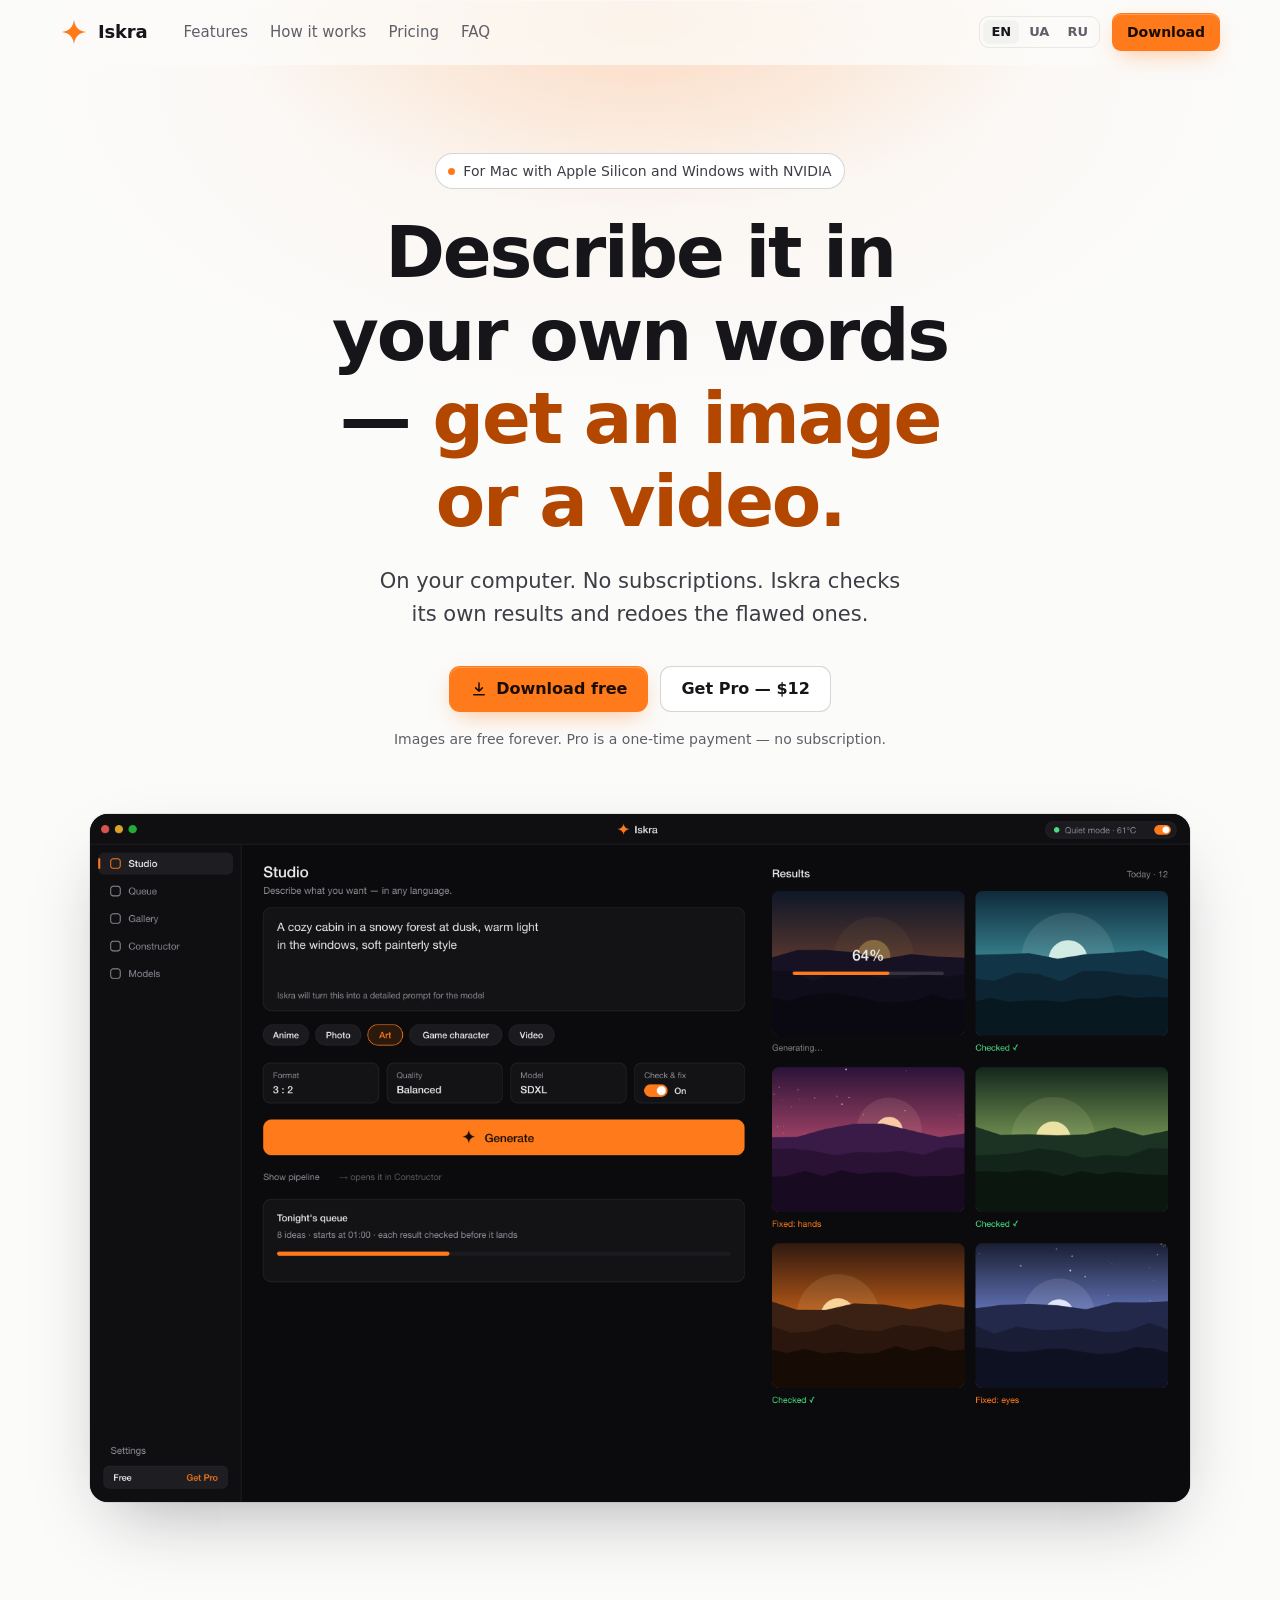
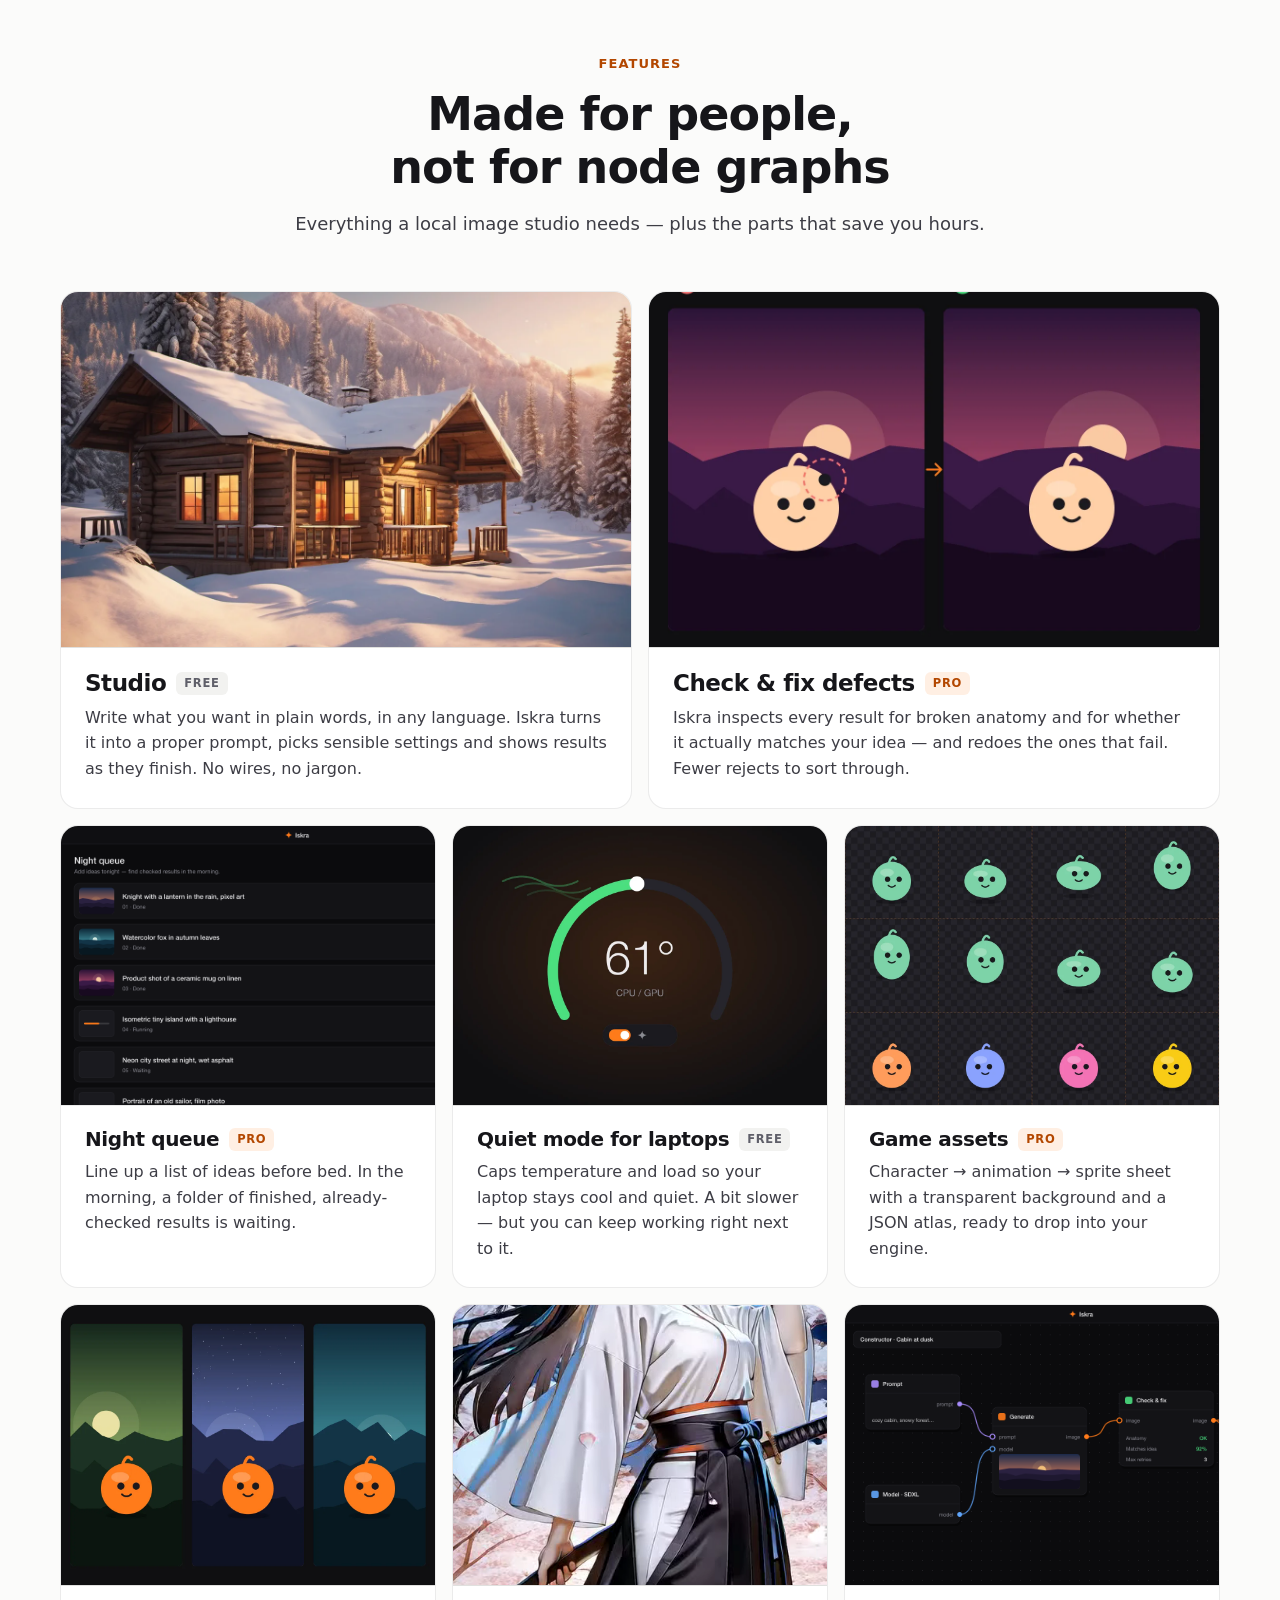
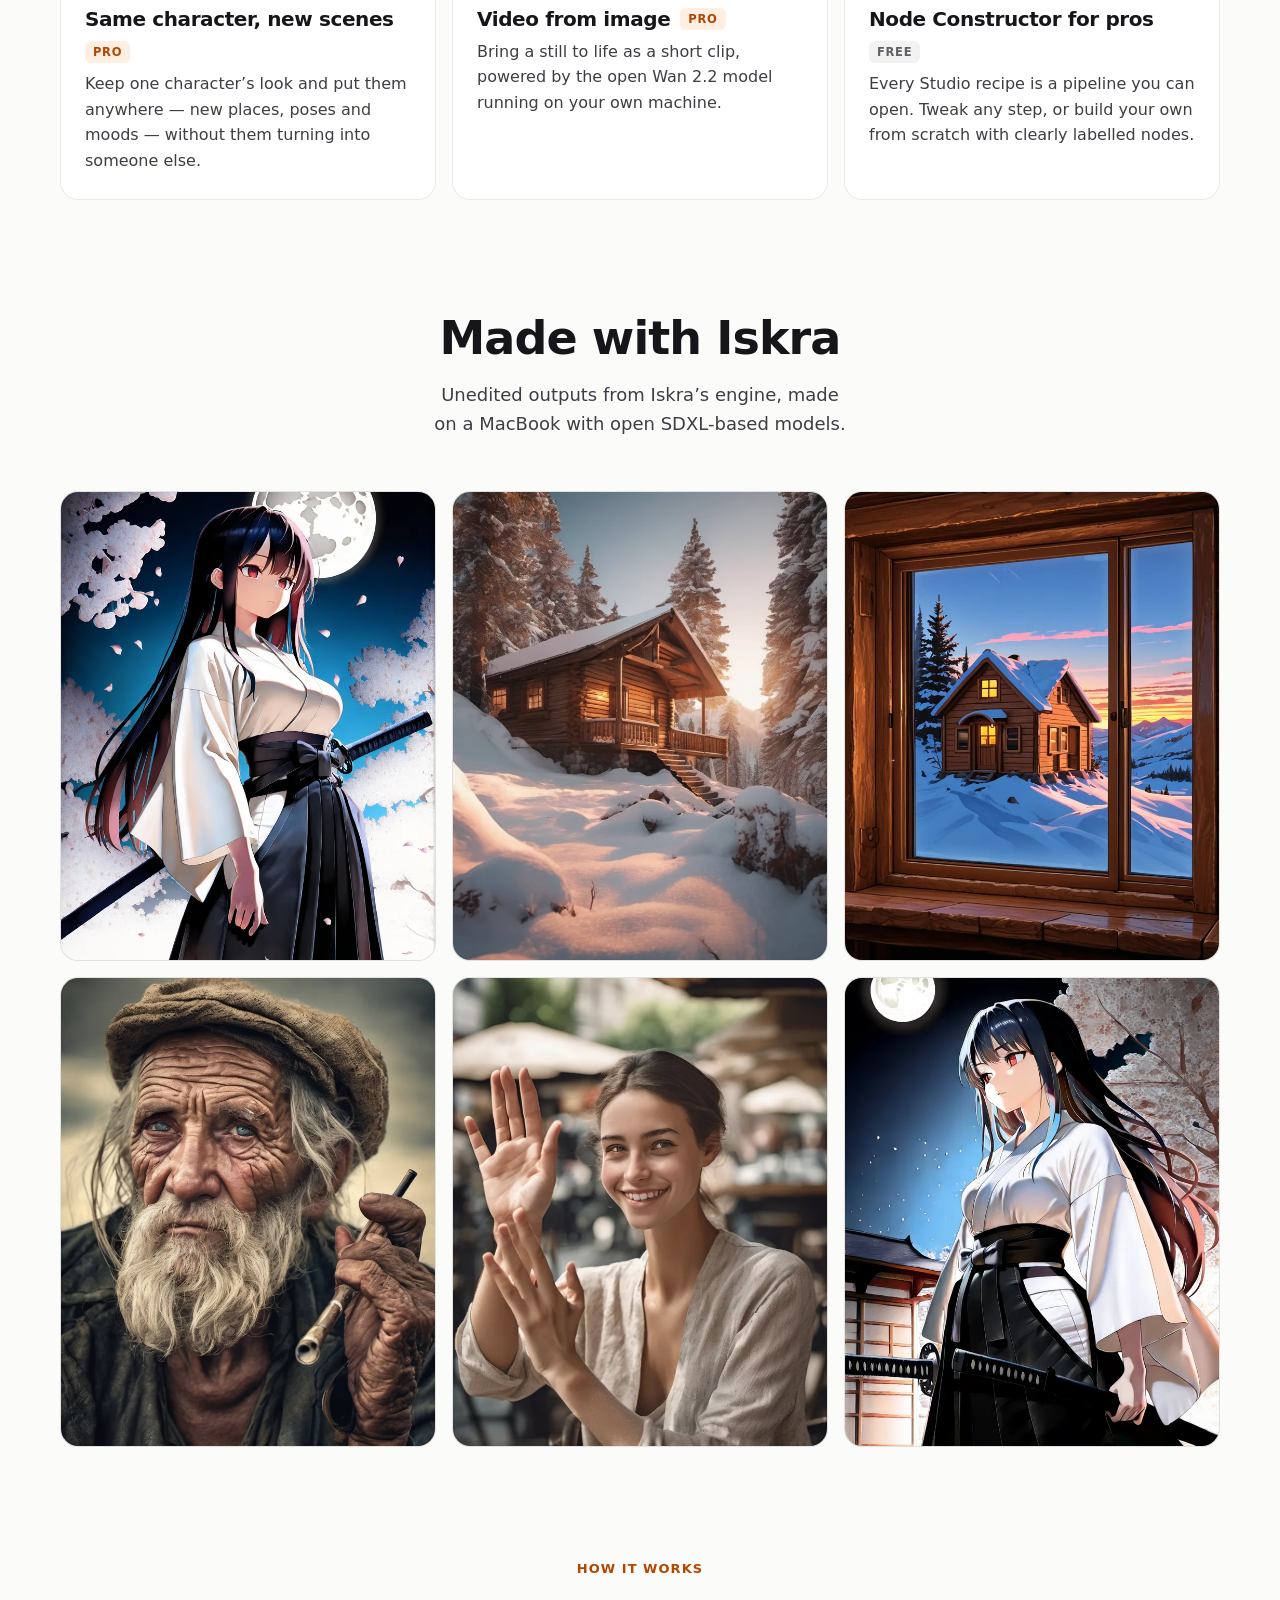
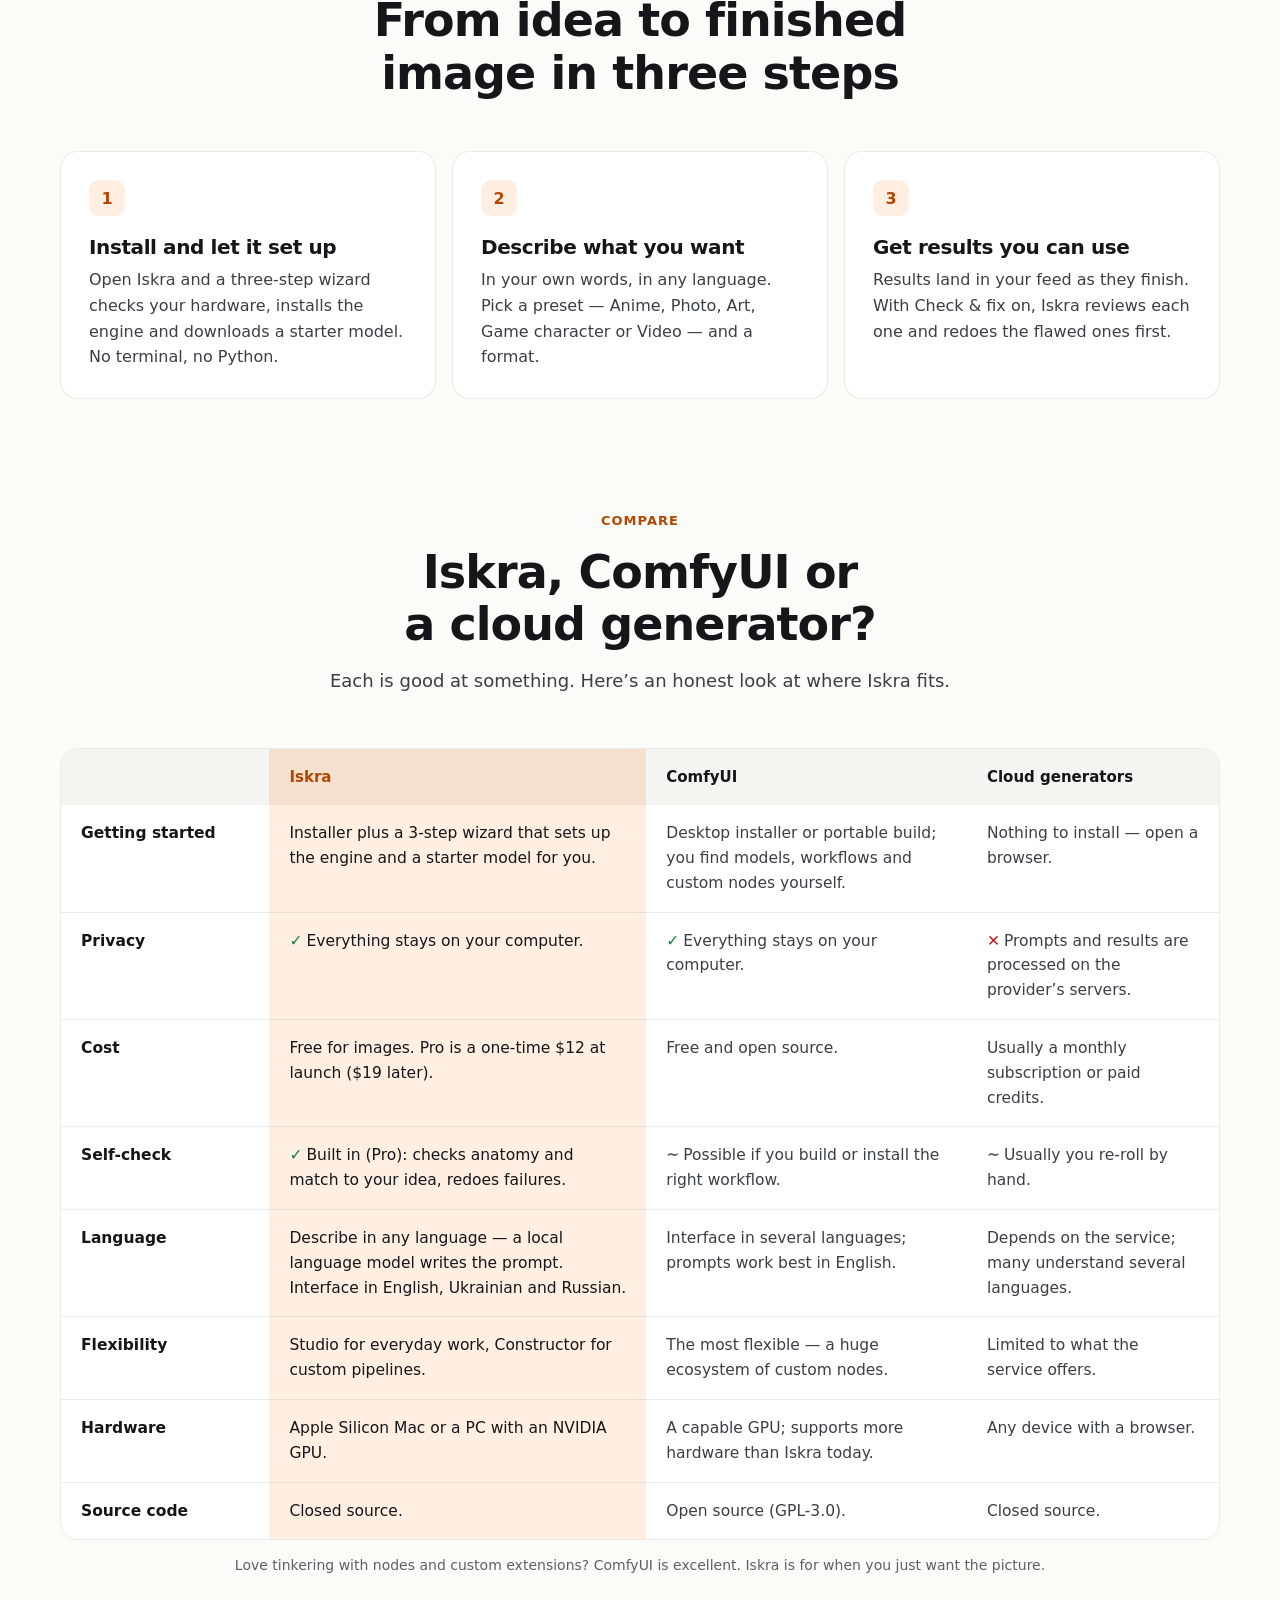
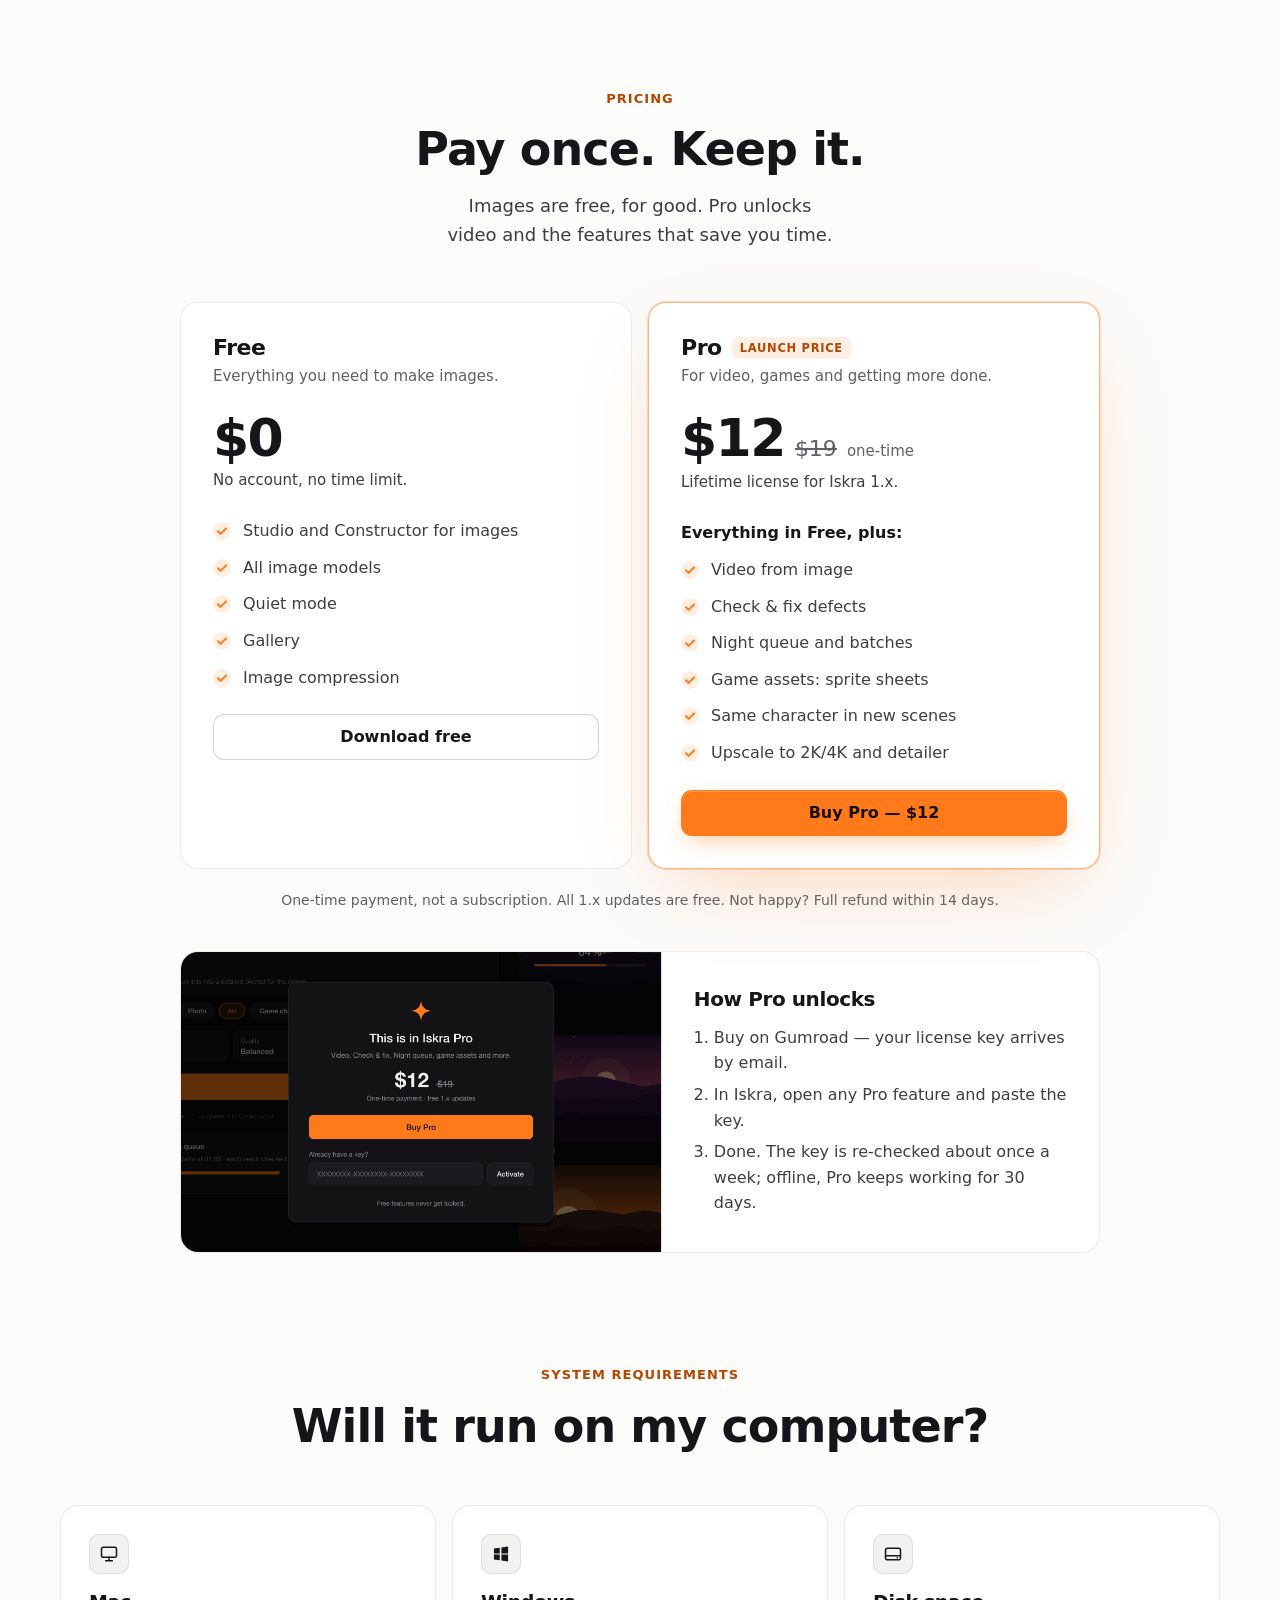
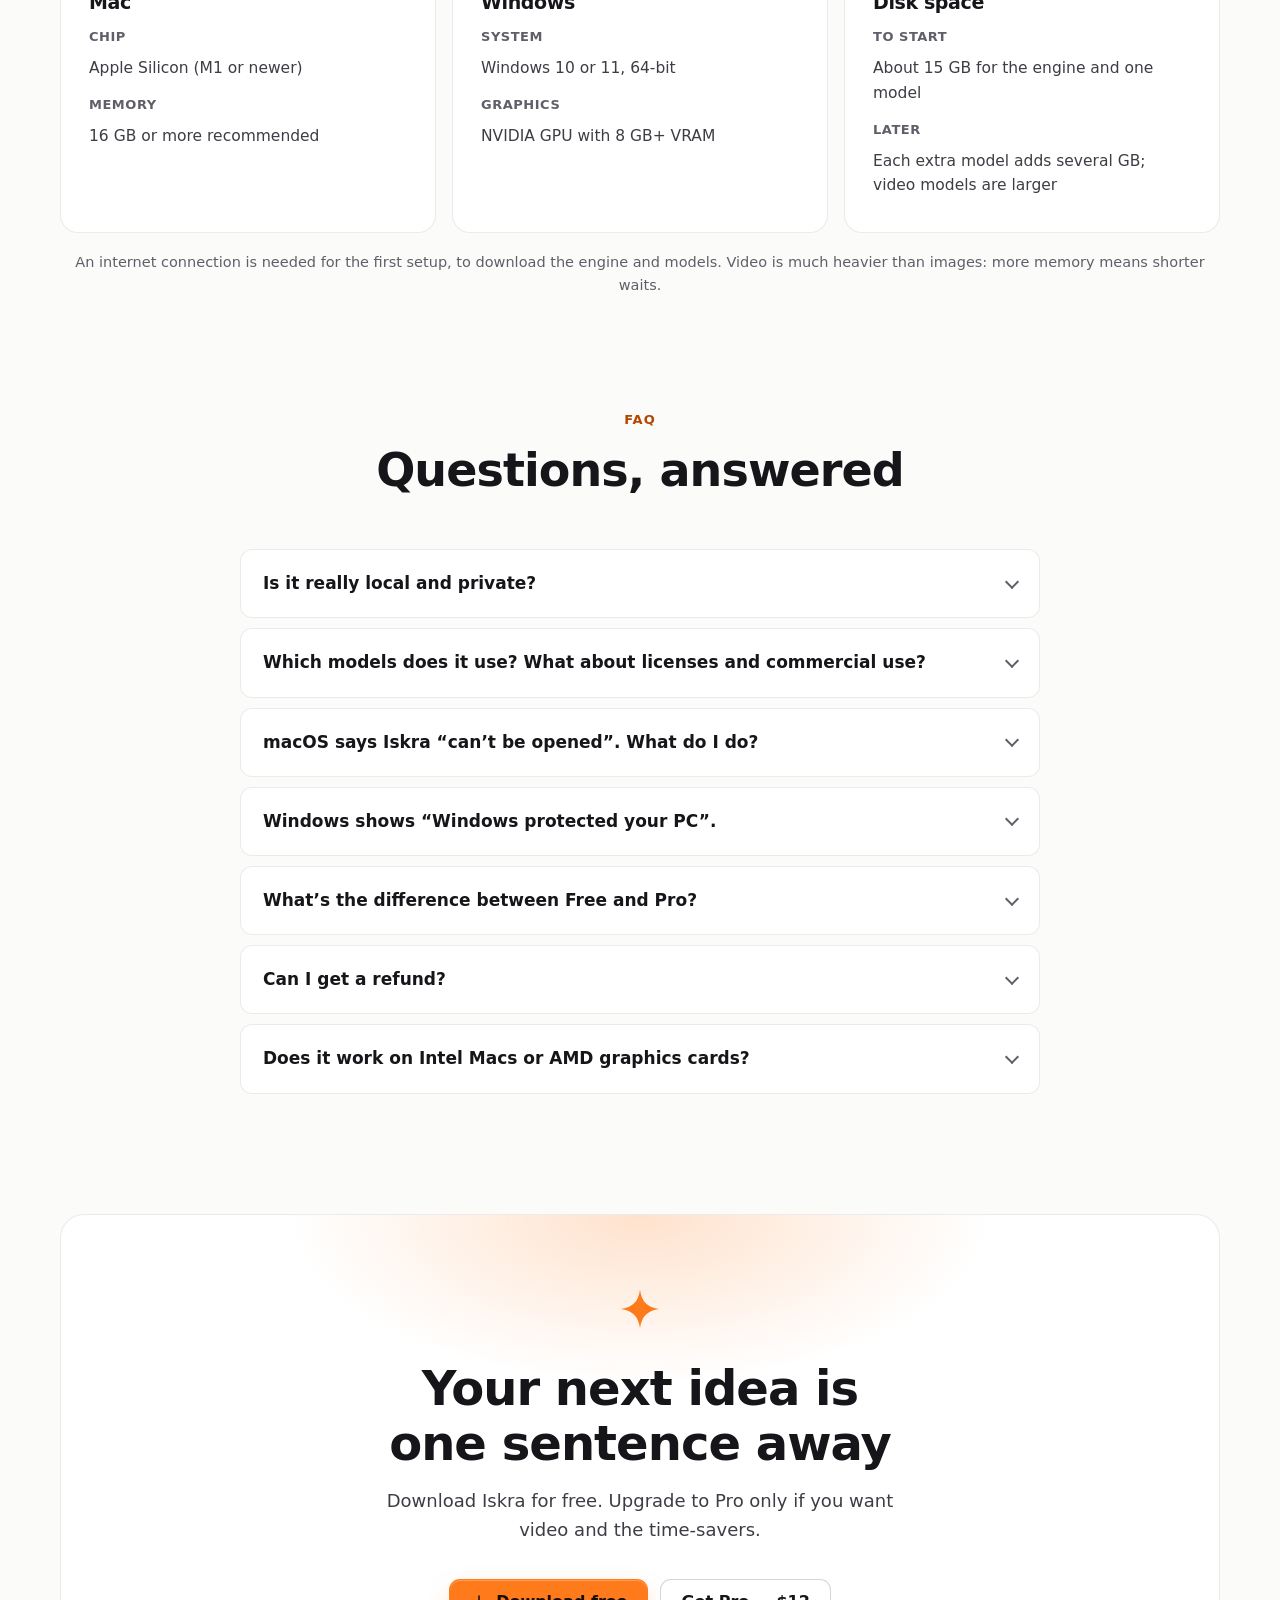
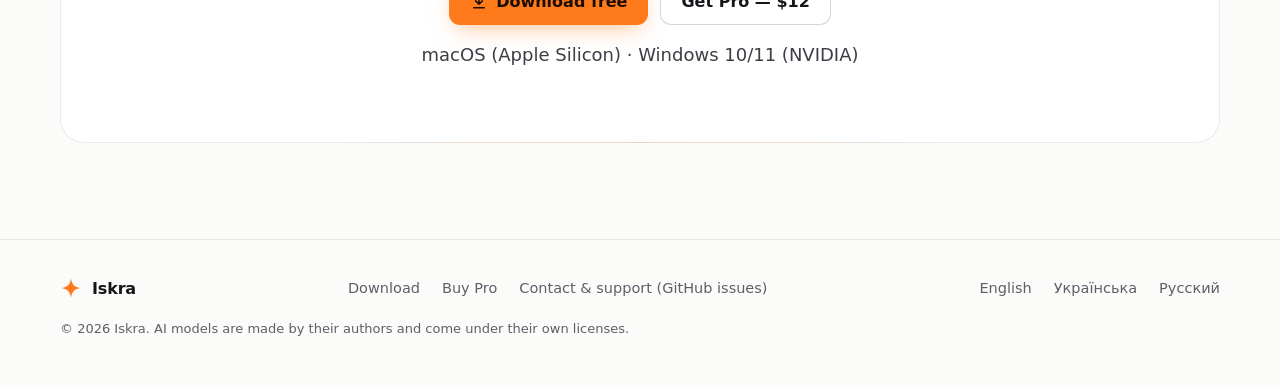
==== commit 6c2e62a9: "Add real Iskra examples, Wan 2.2 video and gallery section - ex-1 is now a real engine output; updat" ====
--- a/index.html
+++ b/index.html
@@ -97,7 +97,7 @@
     </div>
     <div class="features">
       <article class="card feature big">
-        <div class="media"><img src="assets/img/ex-1.webp" width="1200" height="900" loading="lazy" alt="Example result: a cabin with glowing windows under a starry dusk sky."></div>
+        <div class="media"><img src="assets/img/ex-1.webp" width="1200" height="900" loading="lazy" alt="Real Iskra output: a log cabin with warm windows in snowy mountains at sunset."></div>
         <div class="body">
           <h3>Studio <span class="tag tag-free">Free</span></h3>
           <p>Write what you want in plain words, in any language. Iskra turns it into a proper prompt, picks sensible settings and shows results as they finish. No wires, no jargon.</p>
@@ -139,7 +139,7 @@
         </div>
       </article>
       <article class="card feature">
-        <div class="media"><img src="assets/img/ex-5.webp" width="1200" height="900" loading="lazy" alt="A still image turned into a short video, with a play button and a strip of frames below."></div>
+        <div class="media"><video autoplay muted loop playsinline preload="metadata" poster="assets/img/ex-5.webp" width="1200" height="900" aria-label="Looping clip: a still image turned into a short video with Iskra and Wan 2.2."><source src="assets/img/ex-video.webm" type="video/webm"><source src="assets/img/ex-video.mp4" type="video/mp4"></video></div>
         <div class="body">
           <h3>Video from image <span class="tag tag-pro">Pro</span></h3>
           <p>Bring a still to life as a short clip, powered by the open Wan 2.2 model running on your own machine.</p>
@@ -152,6 +152,23 @@
           <p>Every Studio recipe is a pipeline you can open. Tweak any step, or build your own from scratch with clearly labelled nodes.</p>
         </div>
       </article>
+    </div>
+  </div>
+</section>
+
+<section class="section" id="made" aria-labelledby="made-title">
+  <div class="wrap">
+    <div class="section-head">
+      <h2 id="made-title">Made with Iskra</h2>
+      <p>Unedited outputs from Iskra’s engine, made on a MacBook with open SDXL-based models.</p>
+    </div>
+    <div class="gallery">
+      <img src="assets/img/gallery-1.webp" width="720" height="900" loading="lazy" alt="Anime swordswoman in a white kimono under a full moon, with cherry blossoms.">
+      <img src="assets/img/gallery-2.webp" width="720" height="900" loading="lazy" alt="Log cabin in a snowy forest at sunset.">
+      <img src="assets/img/gallery-3.webp" width="720" height="900" loading="lazy" alt="Snowy cabin seen through a wooden window, anime style.">
+      <img src="assets/img/gallery-4.webp" width="720" height="900" loading="lazy" alt="Portrait of an old man with a pipe.">
+      <img src="assets/img/gallery-5.webp" width="720" height="900" loading="lazy" alt="Smiling young woman waving at a street café.">
+      <img src="assets/img/gallery-6.webp" width="720" height="900" loading="lazy" alt="Anime swordswoman, another variation.">
     </div>
   </div>
 </section>
--- a/assets/style.css
+++ b/assets/style.css
@@ -202,7 +202,7 @@
 .feature.big { grid-column: span 3; }
 .feature .media { aspect-ratio: 4 / 3; background: var(--bg-2); border-bottom: 1px solid var(--border); overflow: hidden; }
 .feature.big .media { aspect-ratio: 16 / 10; }
-.feature .media img { width: 100%; height: 100%; object-fit: cover; }
+.feature .media img, .feature .media video { display: block; width: 100%; height: 100%; object-fit: cover; }
 .feature .media.shot img { width: 175%; max-width: none; height: auto; margin-left: -24%; object-fit: initial; }
 .feature .body { padding: 22px 24px 26px; }
 .feature h3 { font-size: 20px; display: flex; align-items: center; gap: 10px; flex-wrap: wrap; }
@@ -214,6 +214,13 @@
 }
 .tag-pro { background: var(--accent-soft); color: var(--accent-ink); }
 .tag-free { background: var(--surface-2); color: var(--muted); }
+
+/* ---------------------------------------------------------------- gallery */
+.gallery { display: grid; grid-template-columns: repeat(3, 1fr); gap: 16px; }
+.gallery img {
+  width: 100%; height: auto; aspect-ratio: 4 / 5; object-fit: cover;
+  border: 1px solid var(--border); border-radius: var(--radius-lg); background: var(--bg-2);
+}
 
 /* ------------------------------------------------------------------ steps */
 .steps { list-style: none; padding: 0; margin: 0; display: grid; grid-template-columns: repeat(3, 1fr); gap: 16px; counter-reset: step; }
@@ -344,6 +351,7 @@
   .feature, .feature.big { grid-column: span 3; }
   .features { grid-template-columns: repeat(6, 1fr); }
   .reqs { grid-template-columns: 1fr 1fr; }
+  .gallery { grid-template-columns: repeat(2, 1fr); }
   .reqs .req:last-child { grid-column: span 2; }
 }
 @media (max-width: 760px) {
@@ -353,6 +361,8 @@
   .section { padding-top: 84px; }
   .section-head { margin-bottom: 36px; }
   .features, .steps, .pricing, .reqs { grid-template-columns: 1fr; }
+  .gallery { gap: 10px; }
+  .gallery img { border-radius: var(--radius); }
   .feature, .feature.big, .reqs .req:last-child { grid-column: auto; }
   .feature.big .media { aspect-ratio: 4 / 3; }
   .activate { grid-template-columns: 1fr; }
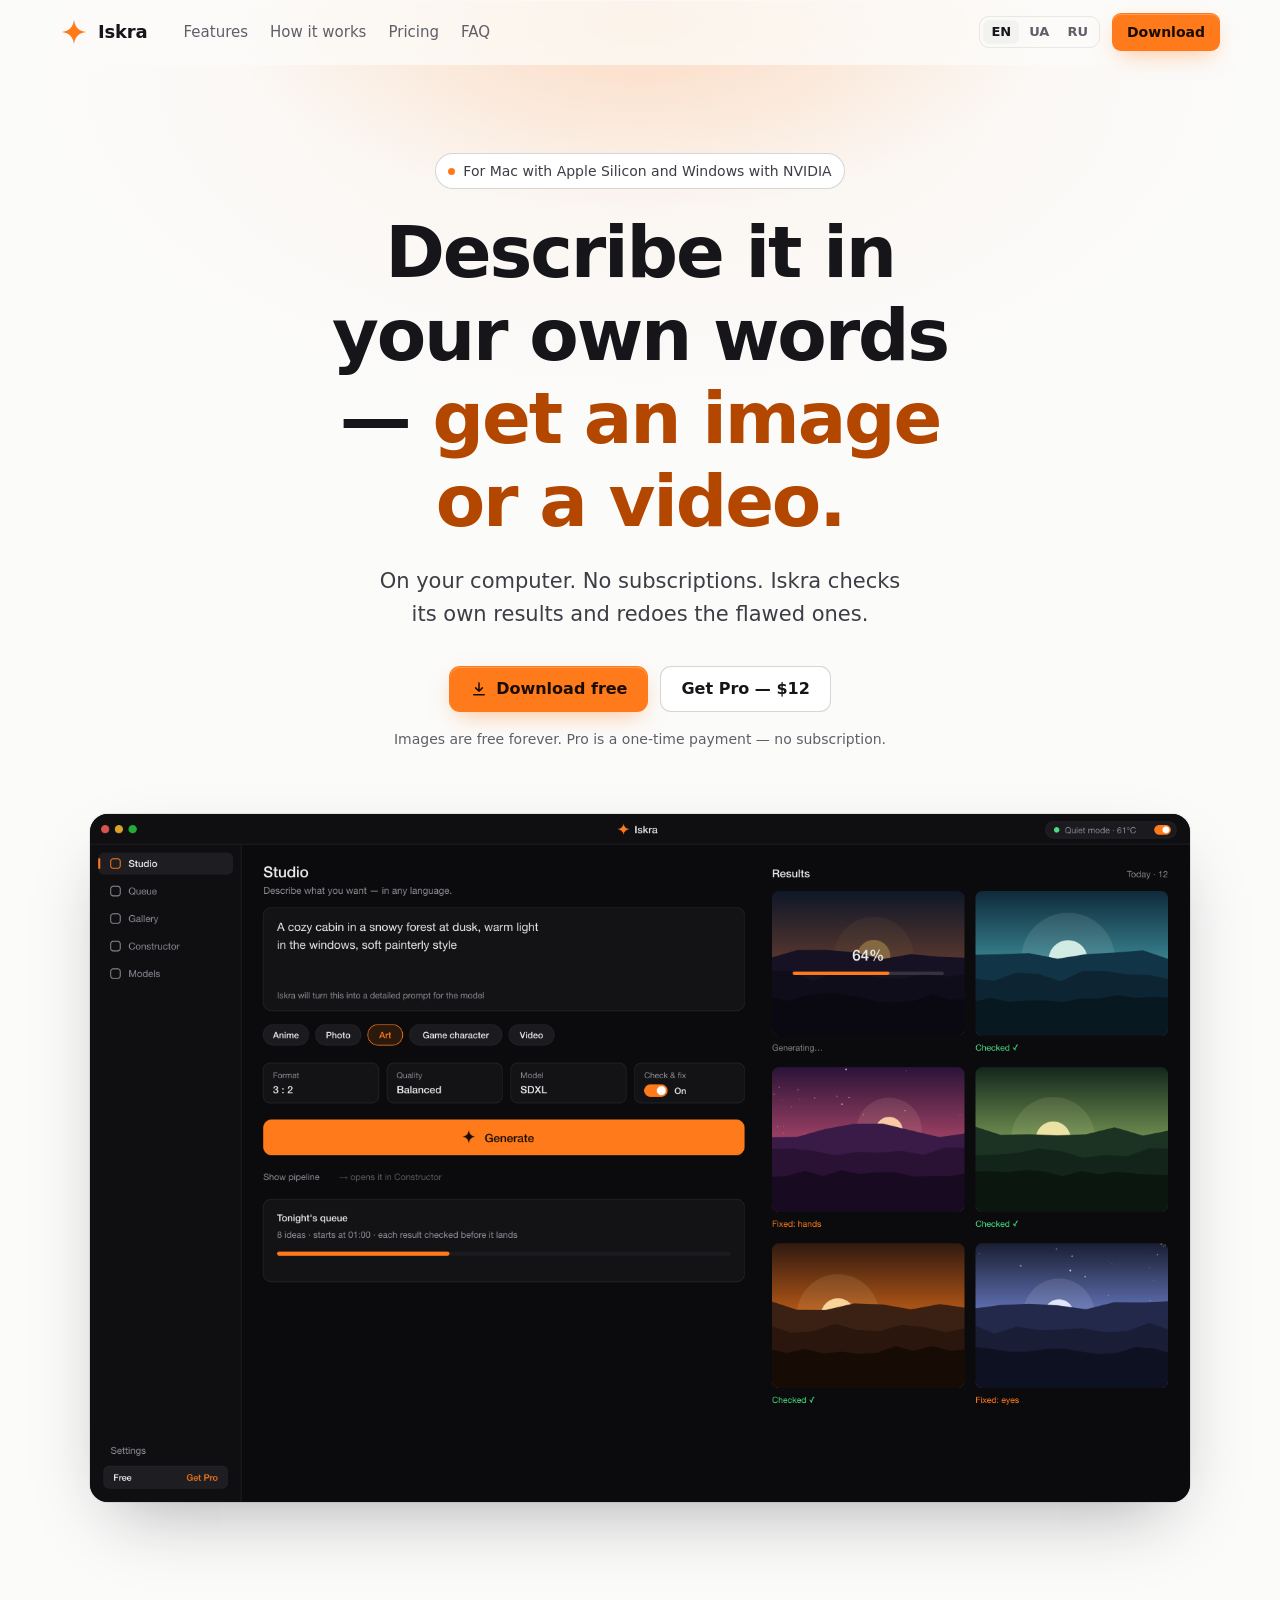
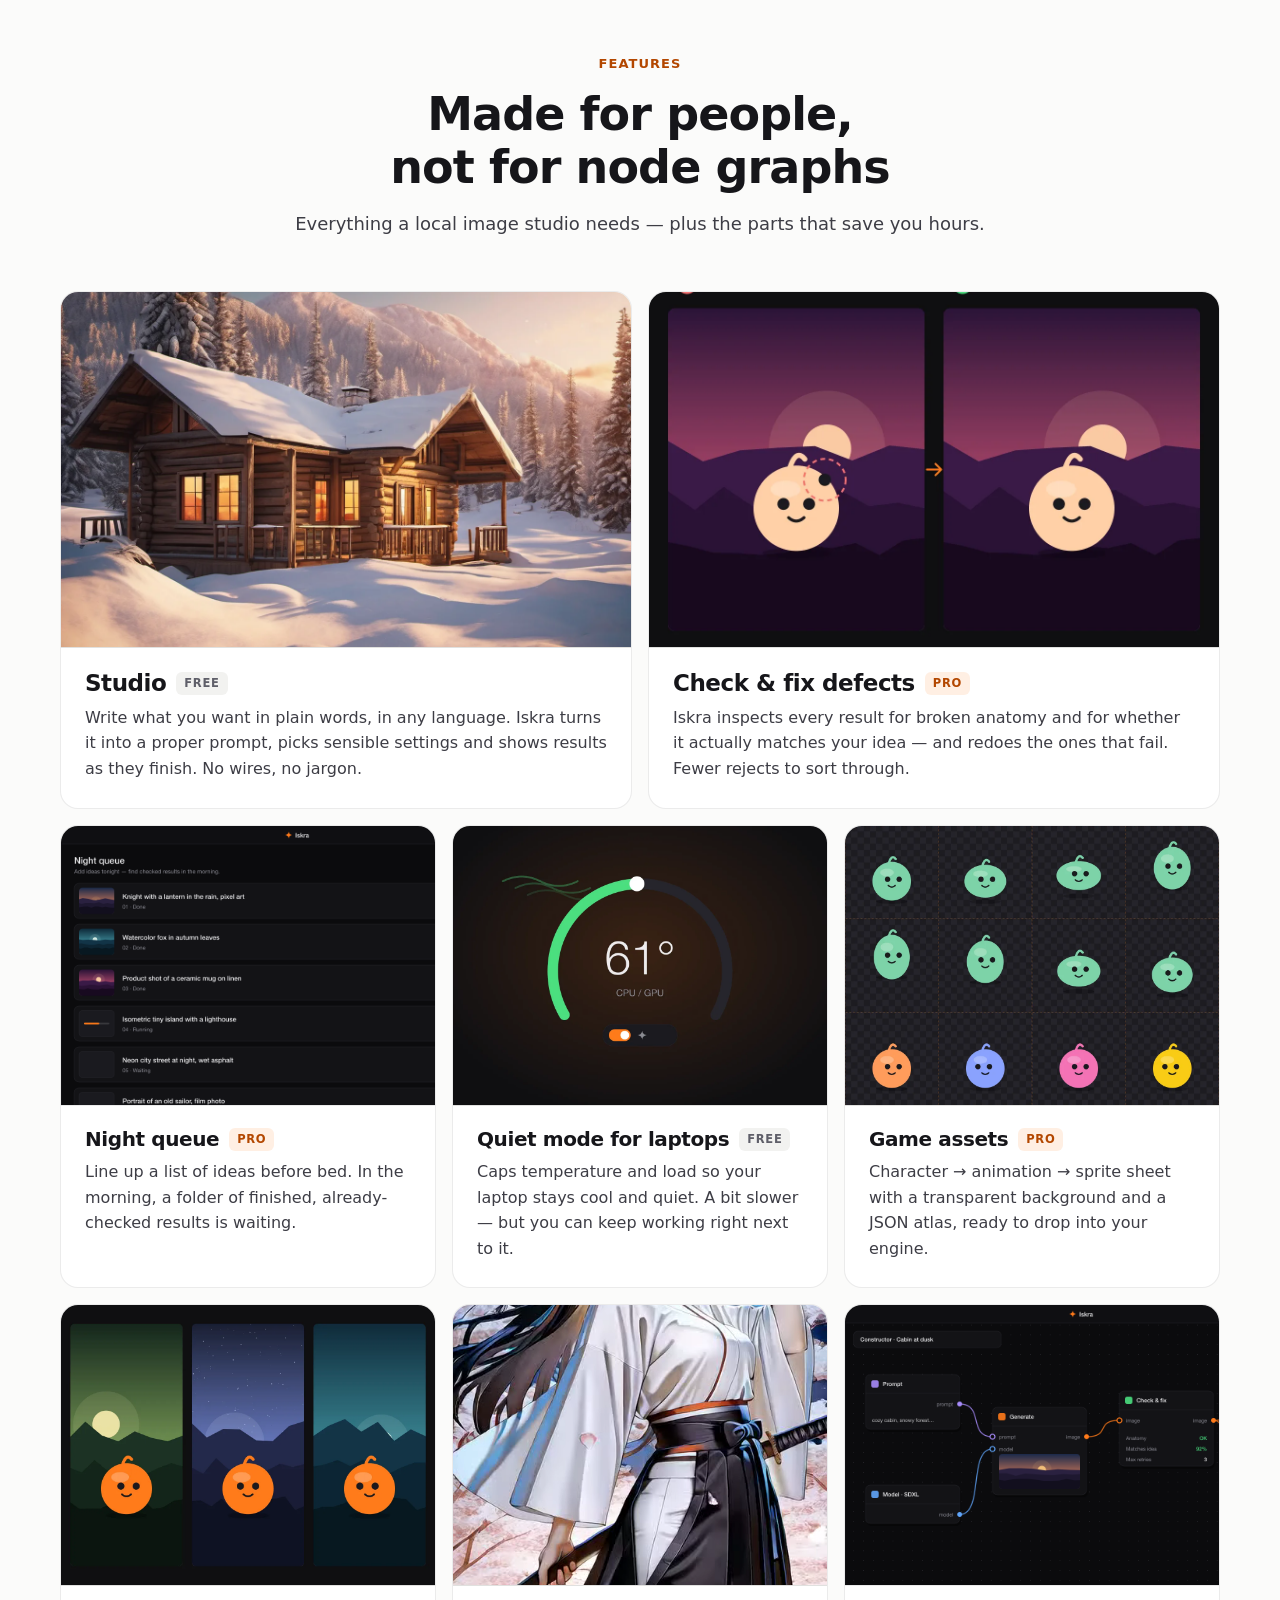
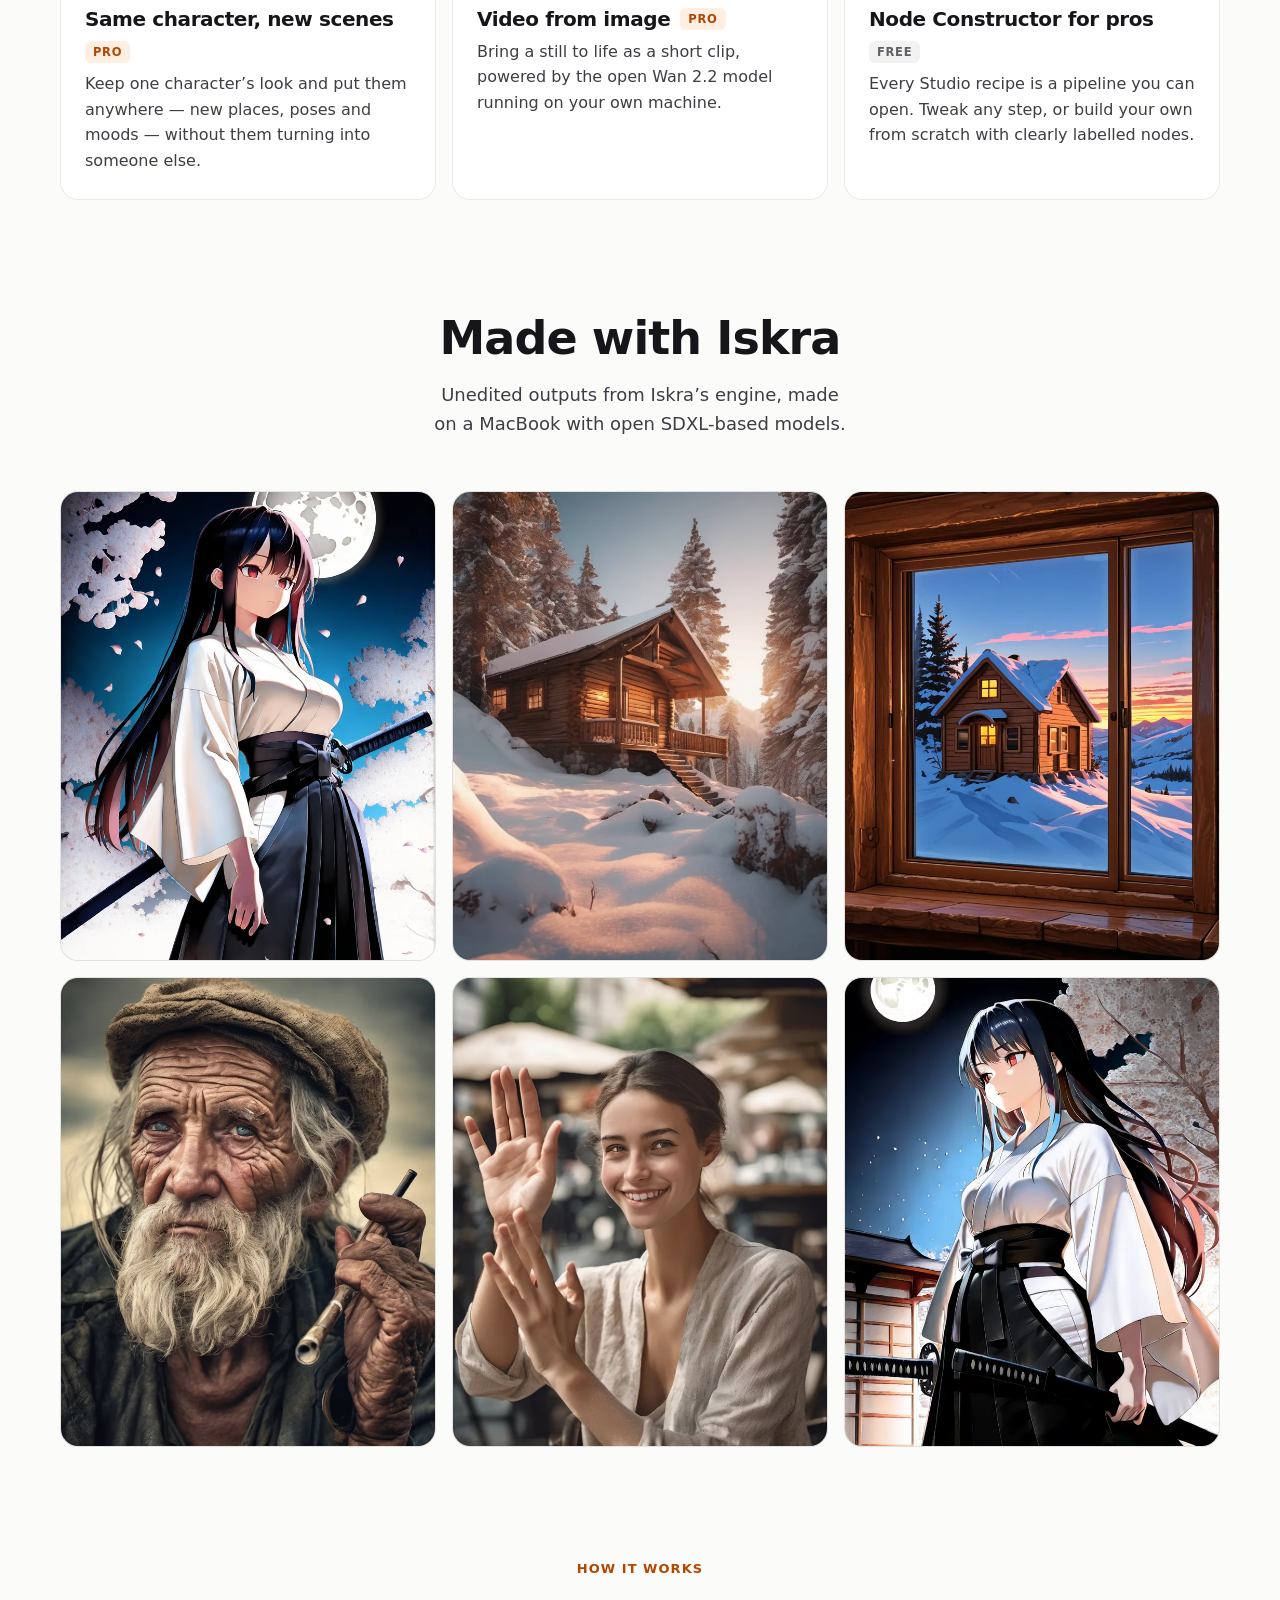
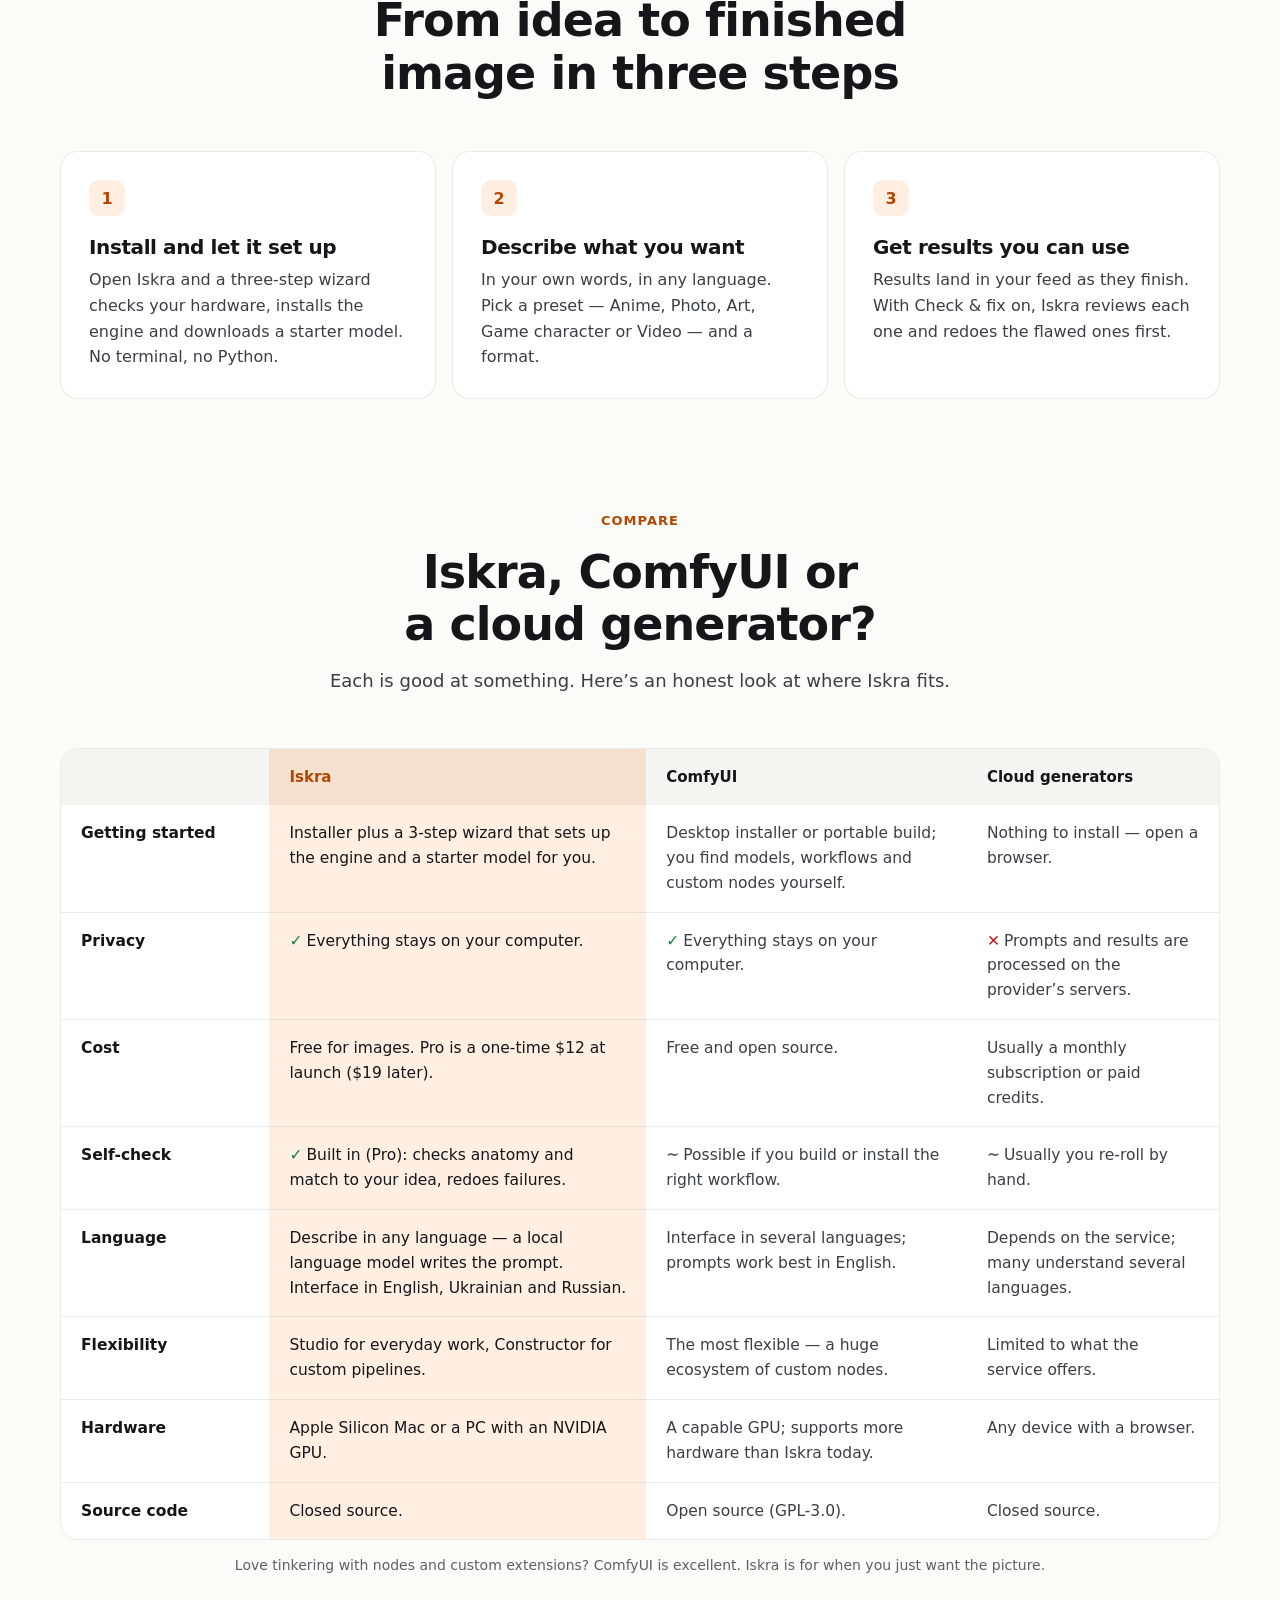
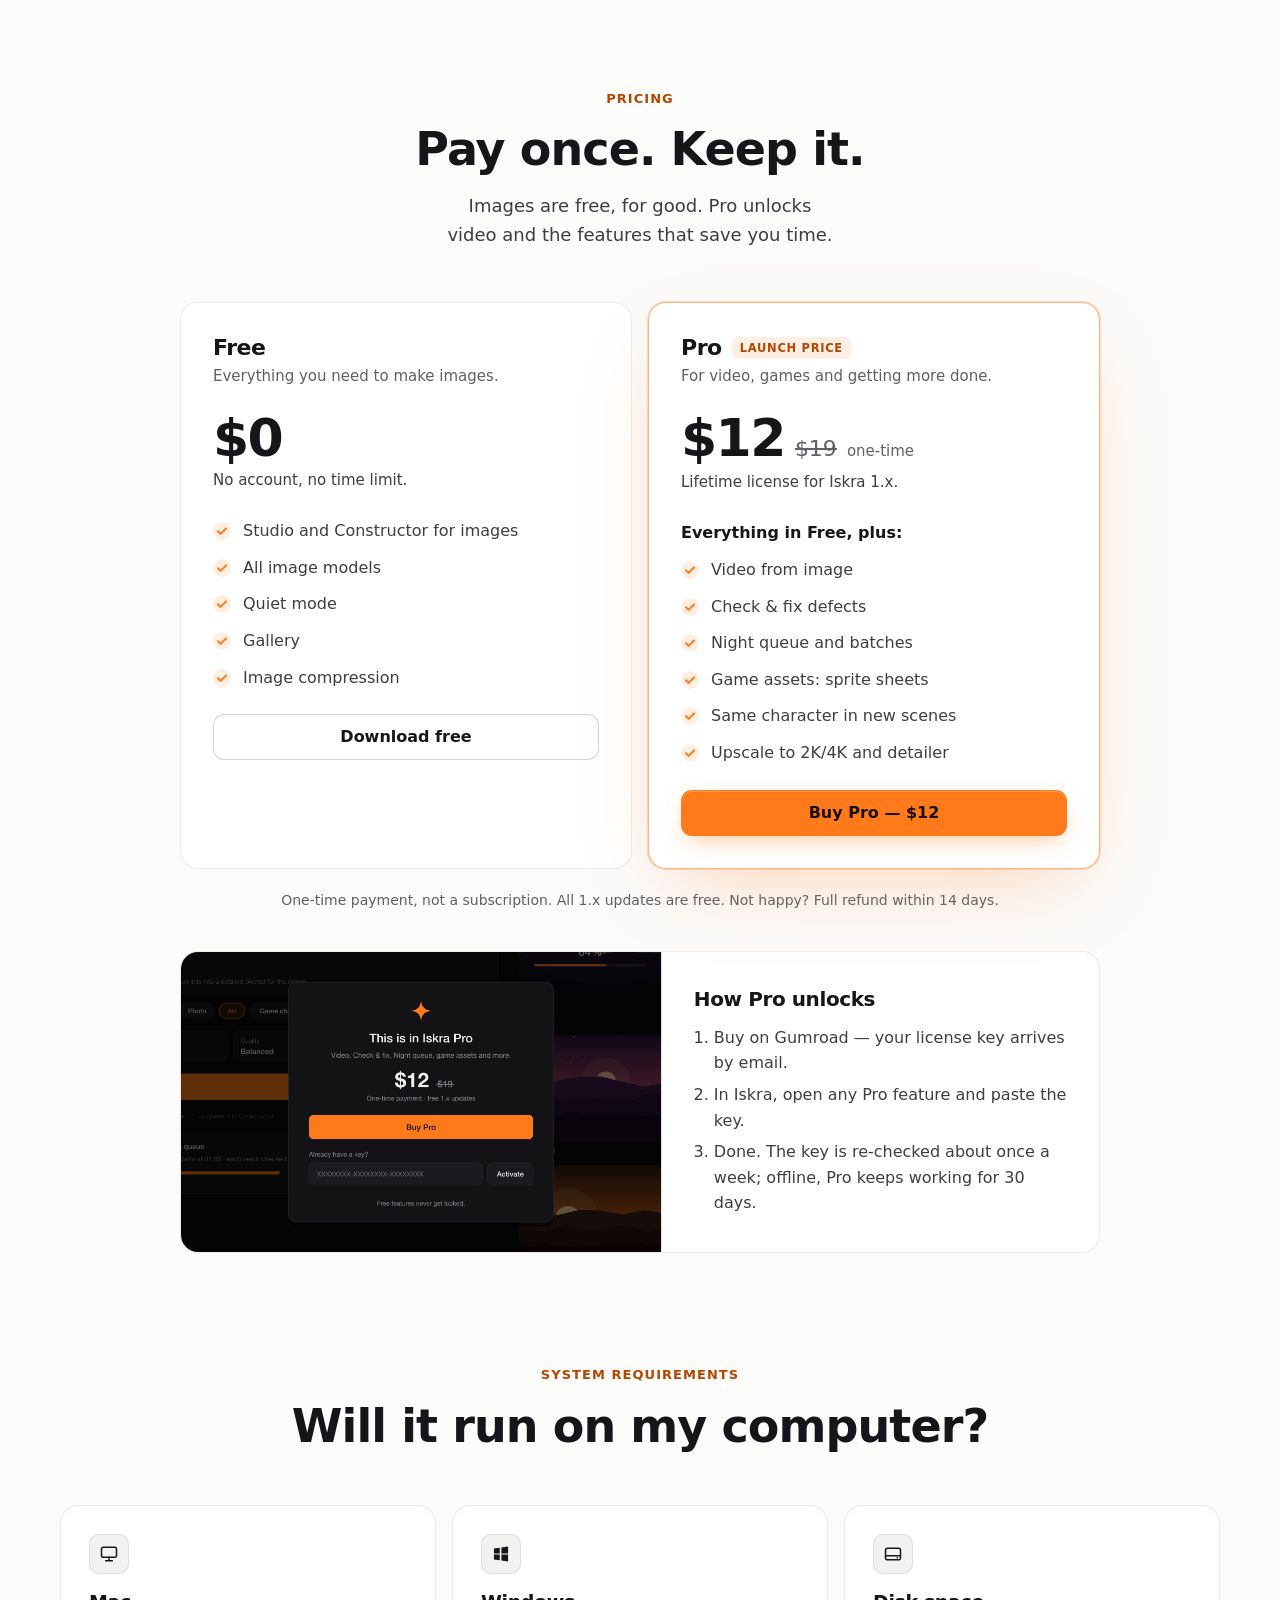
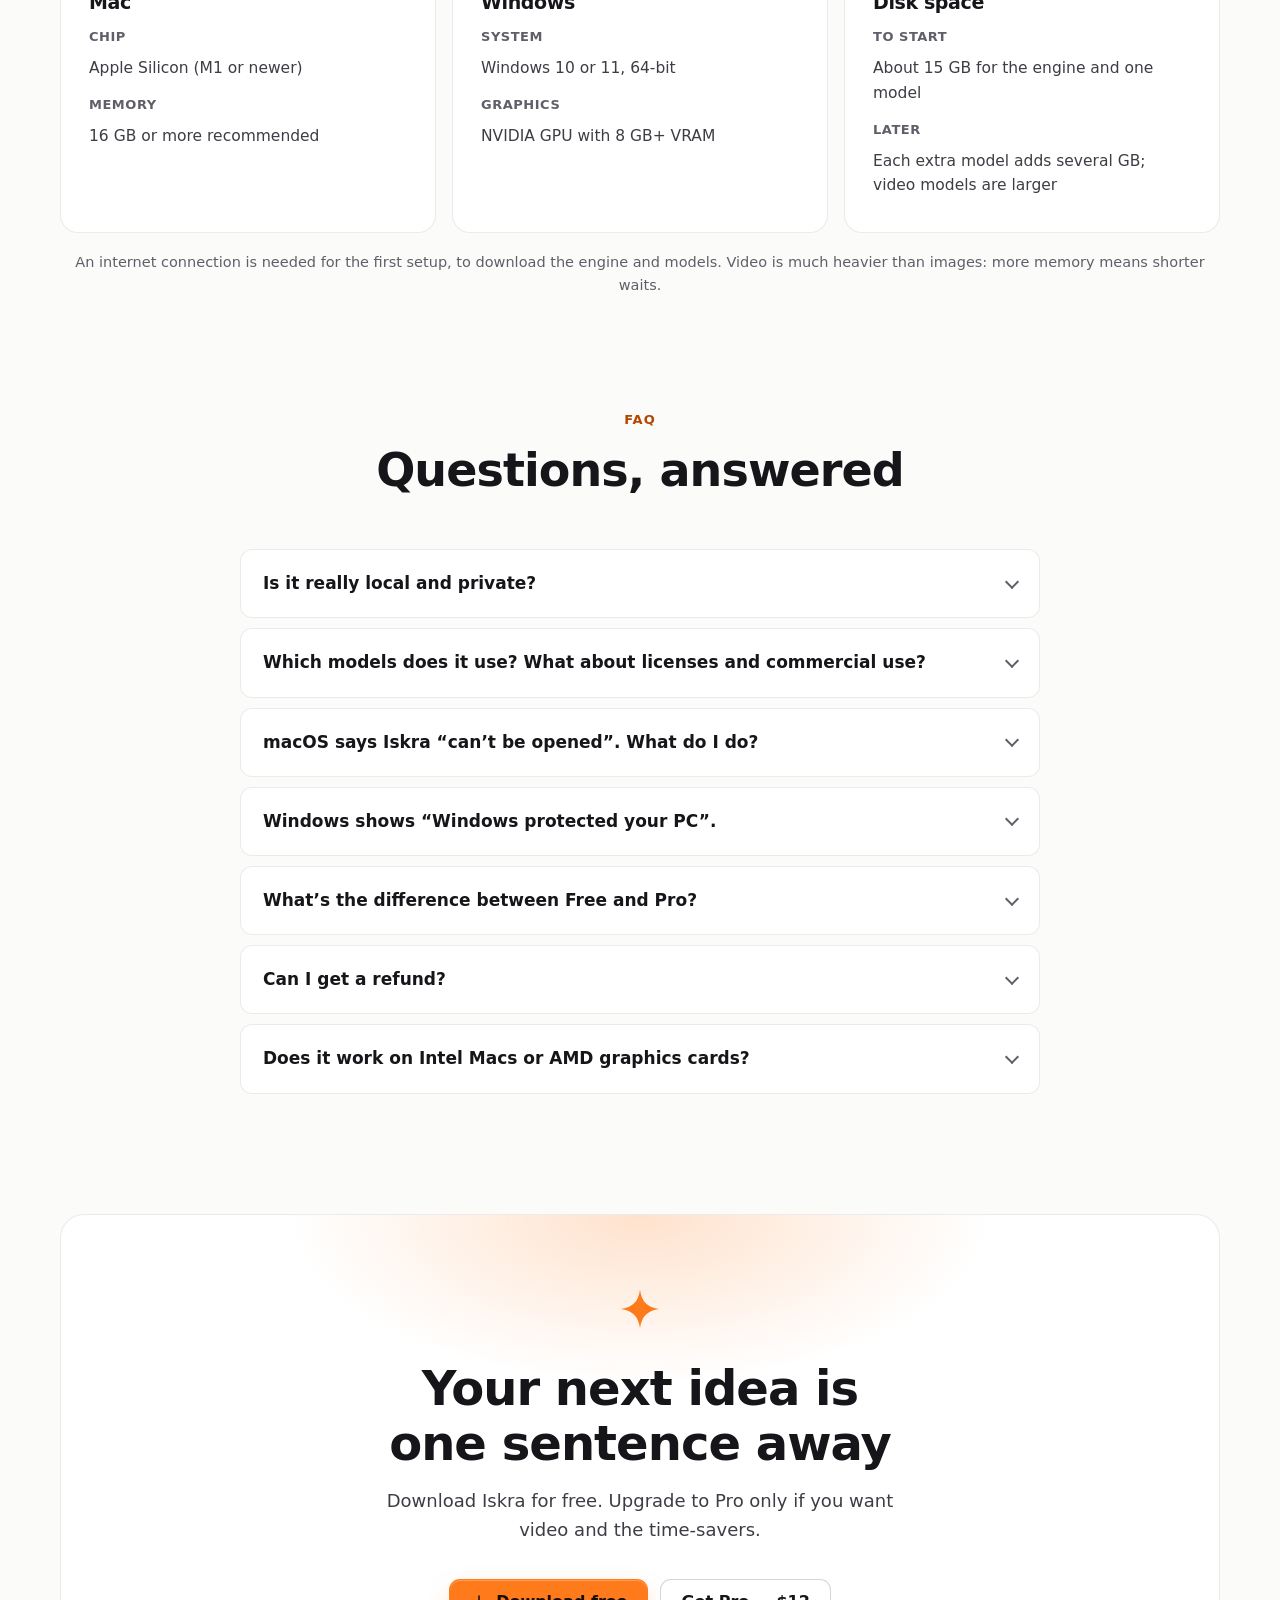
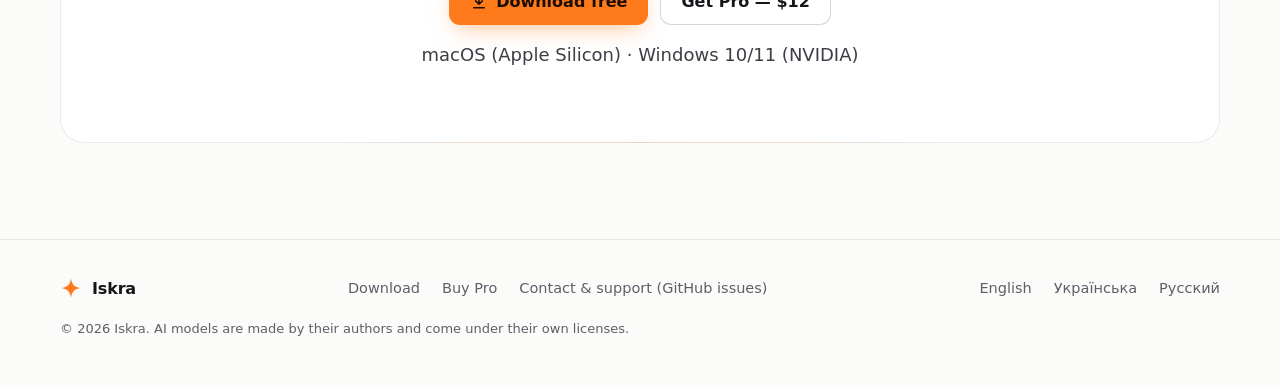
==== commit f8d432b1: "Ссылки на магазин Gumroad (olegster05) Co-Authored-By: Claude Opus 5.5 <noreply@anthropic.com>" ====
--- a/index.html
+++ b/index.html
@@ -33,7 +33,7 @@
 <link rel="stylesheet" href="assets/style.css">
 <script src="assets/site.js" defer></script>
 <script type="application/ld+json">
-{"@context":"https://schema.org","@type":"SoftwareApplication","name":"Iskra","applicationCategory":"MultimediaApplication","operatingSystem":"macOS (Apple Silicon), Windows 10/11","url":"https://krinsh.github.io/iskra/","description":"Generate images and video locally with AI. Describe it in your own words — get an image or a video.","offers":[{"@type":"Offer","name":"Iskra Free","price":"0","priceCurrency":"USD"},{"@type":"Offer","name":"Iskra Pro","price":"12","priceCurrency":"USD","url":"https://krinsh.gumroad.com/l/iskra"}]}
+{"@context":"https://schema.org","@type":"SoftwareApplication","name":"Iskra","applicationCategory":"MultimediaApplication","operatingSystem":"macOS (Apple Silicon), Windows 10/11","url":"https://krinsh.github.io/iskra/","description":"Generate images and video locally with AI. Describe it in your own words — get an image or a video.","offers":[{"@type":"Offer","name":"Iskra Free","price":"0","priceCurrency":"USD"},{"@type":"Offer","name":"Iskra Pro","price":"12","priceCurrency":"USD","url":"https://olegster05.gumroad.com/l/iskra"}]}
 </script>
 </head>
 <body>
@@ -76,7 +76,7 @@
     <p class="lead">On your computer. No subscriptions. Iskra checks its own results and redoes the flawed ones.</p>
     <div class="cta-row">
       <a class="btn btn-primary" href="https://github.com/KRINSH/iskra/releases/latest"><svg aria-hidden="true"><use href="#i-down"/></svg>Download free</a>
-      <a class="btn btn-ghost" href="https://krinsh.gumroad.com/l/iskra">Get Pro — $12</a>
+      <a class="btn btn-ghost" href="https://olegster05.gumroad.com/l/iskra">Get Pro — $12</a>
     </div>
     <p class="cta-note">Images are free forever. Pro is a one-time payment — no subscription.</p>
     <div class="hero-shot">
@@ -308,7 +308,7 @@
           <li>Same character in new scenes</li>
           <li>Upscale to 2K/4K and detailer</li>
         </ul>
-        <a class="btn btn-primary" href="https://krinsh.gumroad.com/l/iskra">Buy Pro — $12</a>
+        <a class="btn btn-primary" href="https://olegster05.gumroad.com/l/iskra">Buy Pro — $12</a>
       </div>
     </div>
     <p class="fine">One-time payment, not a subscription. All 1.x updates are free. Not happy? Full refund within 14 days.</p>
@@ -432,7 +432,7 @@
     <p>Download Iskra for free. Upgrade to Pro only if you want video and the time-savers.</p>
     <div class="cta-row">
       <a class="btn btn-primary" href="https://github.com/KRINSH/iskra/releases/latest"><svg aria-hidden="true"><use href="#i-down"/></svg>Download free</a>
-      <a class="btn btn-ghost" href="https://krinsh.gumroad.com/l/iskra">Get Pro — $12</a>
+      <a class="btn btn-ghost" href="https://olegster05.gumroad.com/l/iskra">Get Pro — $12</a>
     </div>
     <p class="cta-note">macOS (Apple Silicon) · Windows 10/11 (NVIDIA)</p>
   </div>
@@ -446,7 +446,7 @@
       <a class="brand" href="./"><svg aria-hidden="true"><use href="#spark"/></svg>Iskra</a>
       <nav aria-label="Footer">
         <a href="https://github.com/KRINSH/iskra/releases/latest">Download</a>
-        <a href="https://krinsh.gumroad.com/l/iskra">Buy Pro</a>
+        <a href="https://olegster05.gumroad.com/l/iskra">Buy Pro</a>
         <a href="https://github.com/KRINSH/iskra/issues">Contact &amp; support (GitHub issues)</a>
       </nav>
       <nav aria-label="Languages">
